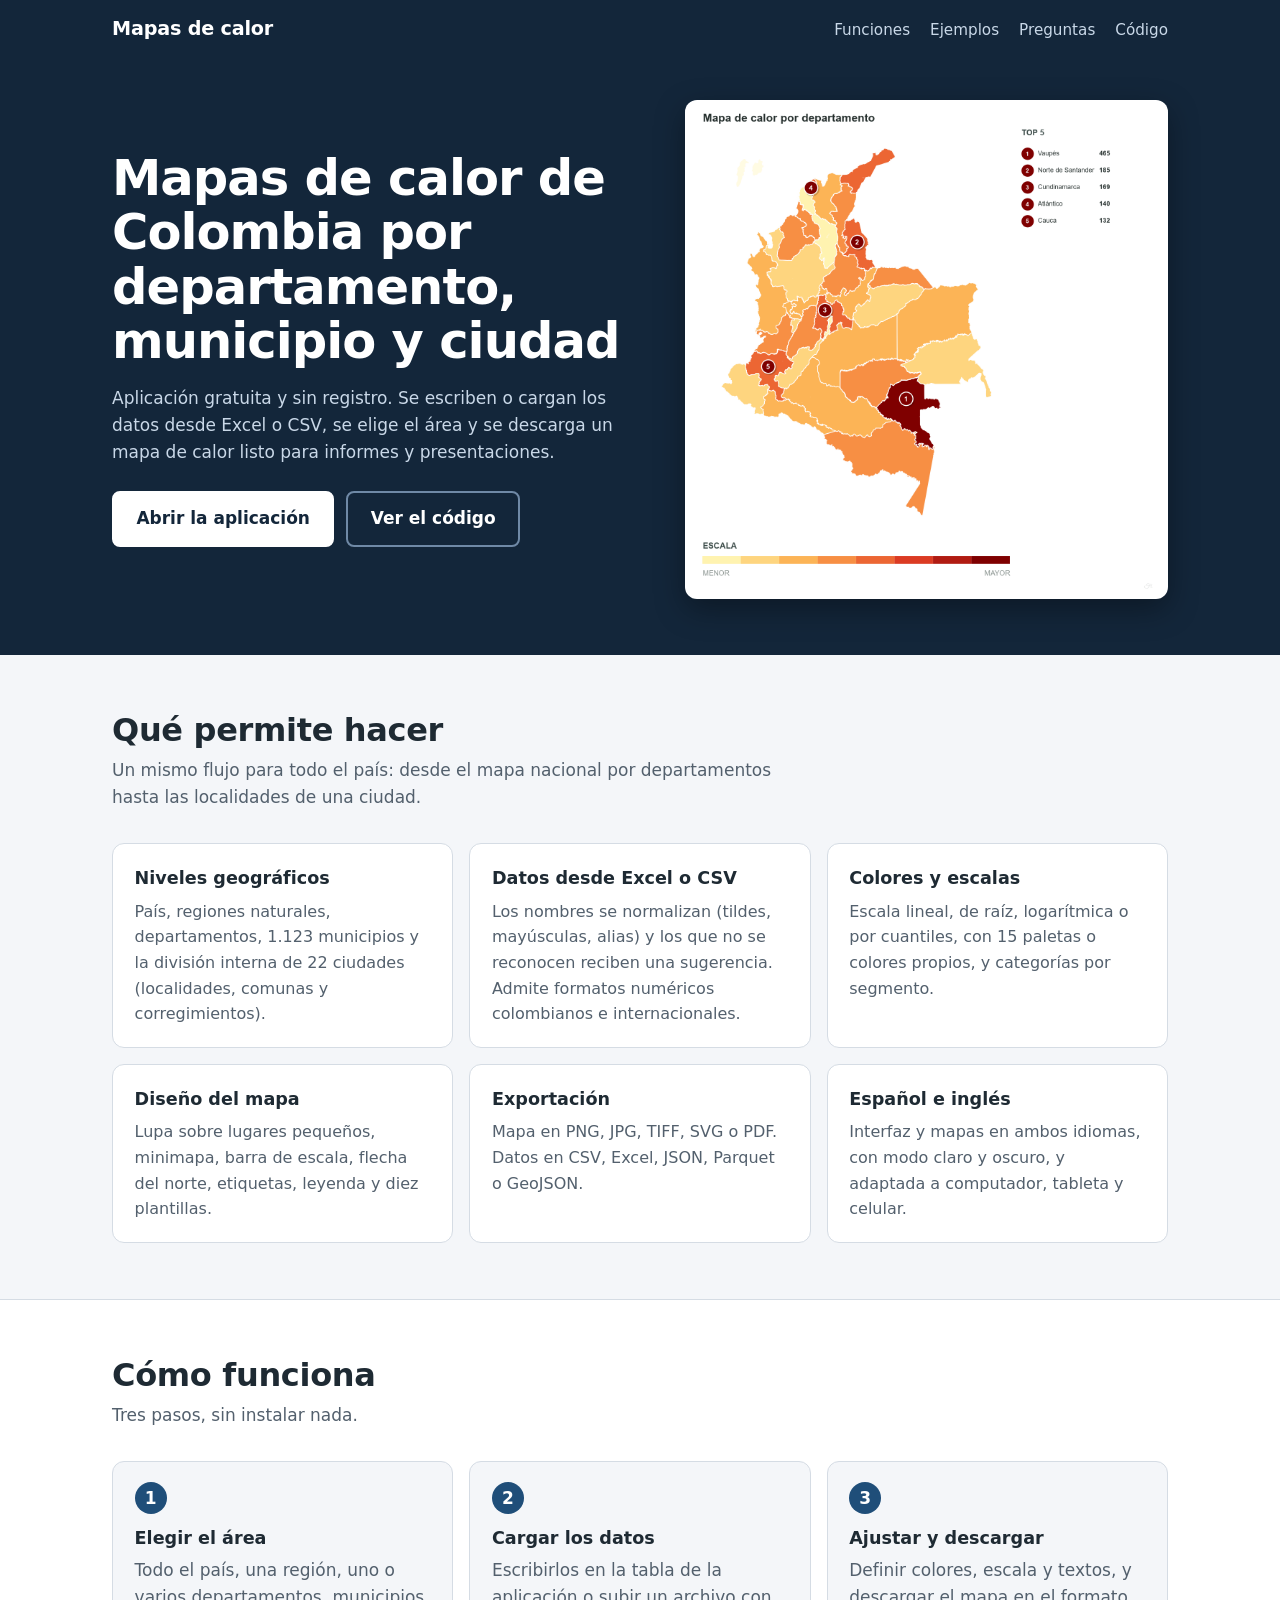
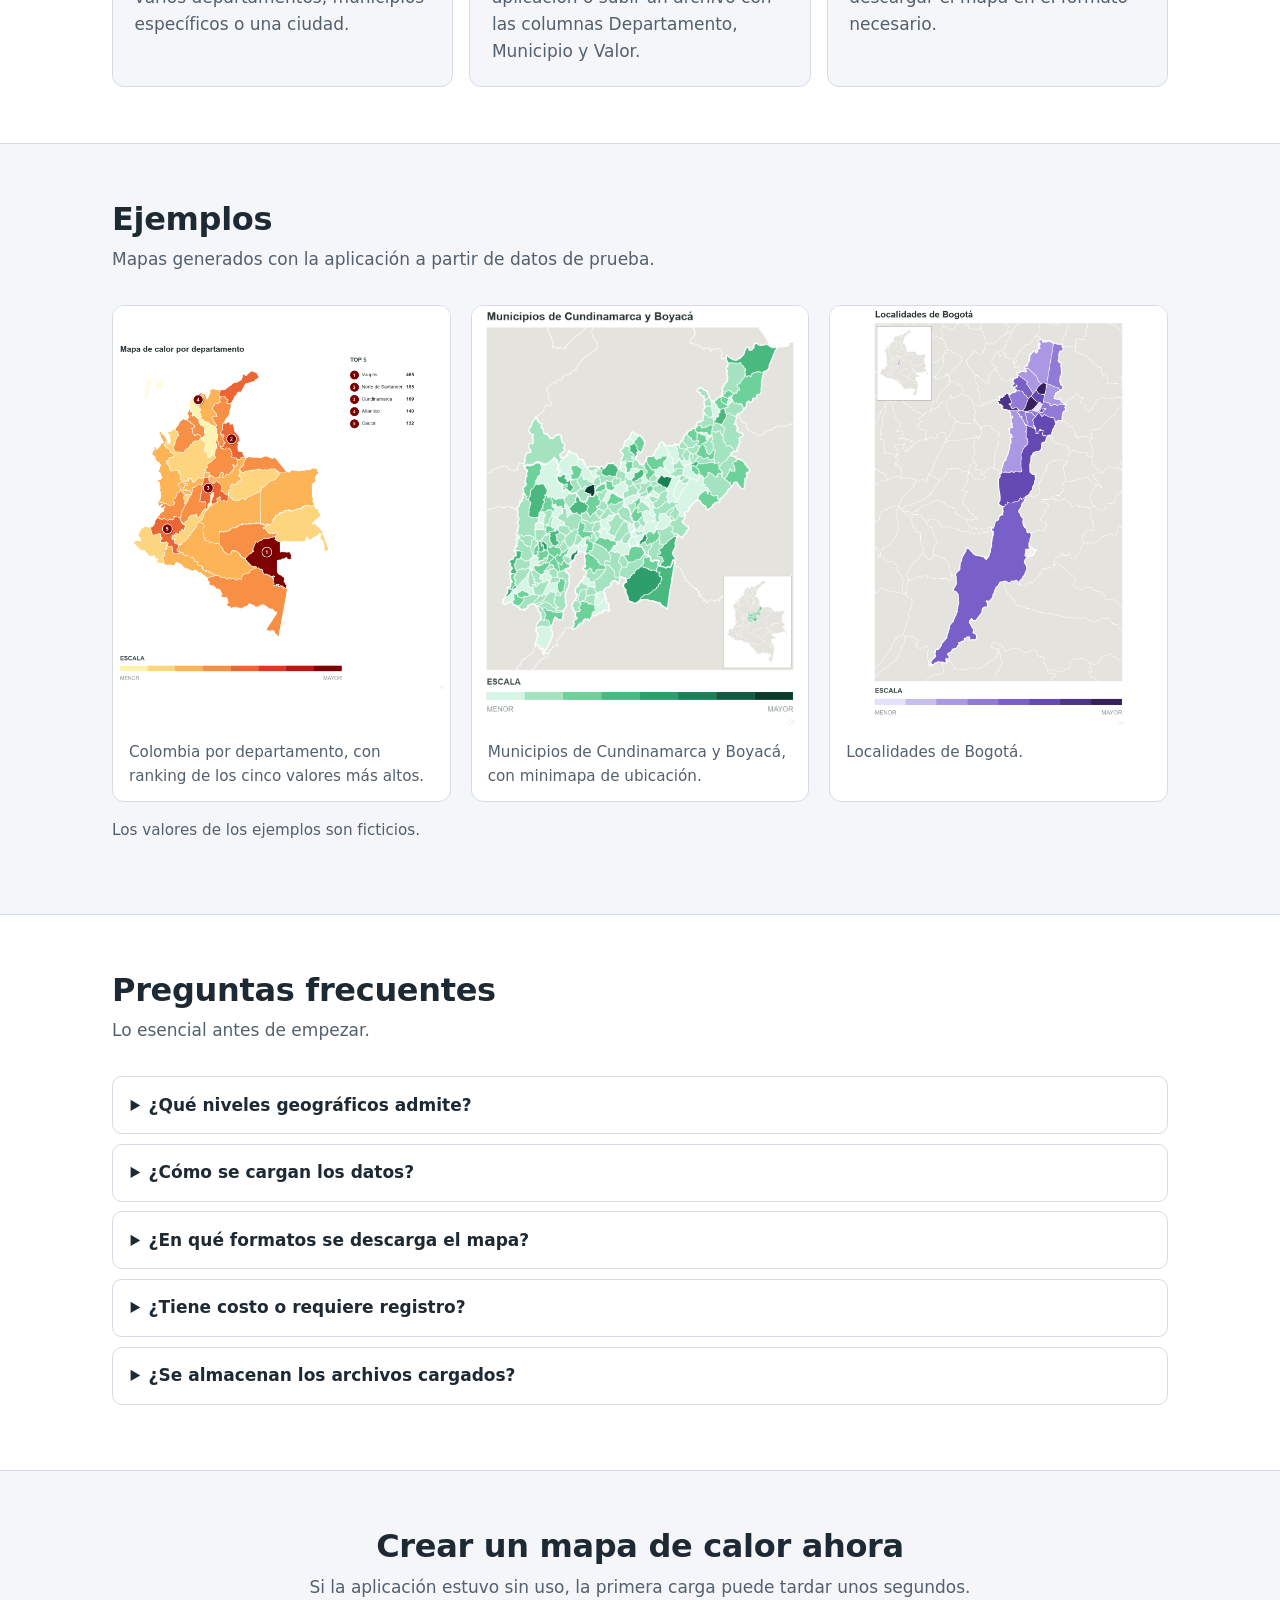
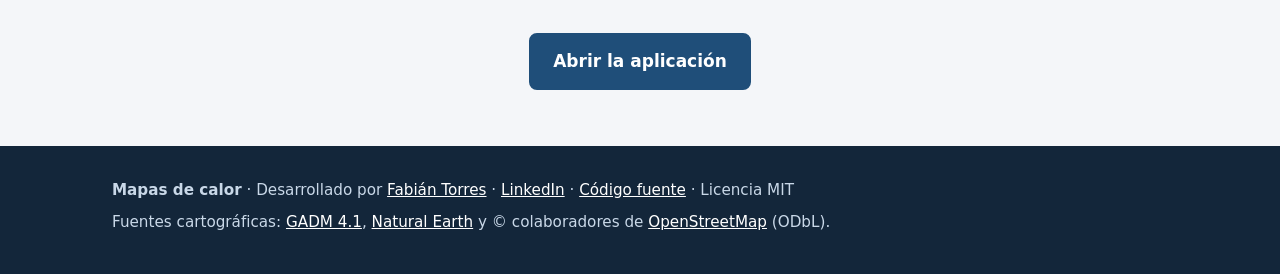
==== docs/index.html @ 23f2fbed "Página de presentación para buscadores (GitHub Pages) Añade docs/ con la página de inicio optimizada" ====
<!doctype html>
<html lang="es">
<head>
<meta charset="utf-8">
<meta name="viewport" content="width=device-width, initial-scale=1">
<title>Mapa de calor de Colombia por departamento y municipio</title>
<meta name="description" content="Aplicación gratuita para crear mapas de calor de Colombia por departamento, municipio, región y comuna. Carga datos de Excel o CSV y descarga el mapa.">
<meta name="author" content="Fabián Torres">
<meta name="theme-color" content="#13263A">
<link rel="canonical" href="https://fabian-torresg.github.io/mapas-de-calor/">
<link rel="icon" href="data:image/svg+xml,%3Csvg xmlns='http://www.w3.org/2000/svg' viewBox='0 0 32 32'%3E%3Crect width='32' height='32' rx='6' fill='%2313263A'/%3E%3Cpath d='M8 9l6-2 5 3 5-1v13l-5 2-5-3-6 2z' fill='%236FA3D8'/%3E%3Cpath d='M14 7v15M19 10v15' stroke='%2313263A' stroke-width='1.5' fill='none'/%3E%3C/svg%3E">

<meta property="og:type" content="website">
<meta property="og:locale" content="es_CO">
<meta property="og:site_name" content="Mapas de calor">
<meta property="og:title" content="Mapa de calor de Colombia por departamento y municipio">
<meta property="og:description" content="Crea mapas de calor de Colombia desde Excel o CSV: departamentos, municipios, regiones y comunas. Gratis y sin registro.">
<meta property="og:url" content="https://fabian-torresg.github.io/mapas-de-calor/">
<meta property="og:image" content="https://fabian-torresg.github.io/mapas-de-calor/img/departamentos.png">
<meta property="og:image:alt" content="Mapa de calor de Colombia por departamento con los cinco valores más altos numerados">
<meta name="twitter:card" content="summary_large_image">

<script type="application/ld+json">
{
  "@context": "https://schema.org",
  "@type": "SoftwareApplication",
  "name": "Mapas de calor",
  "alternateName": "Mapa de calor de Colombia",
  "description": "Aplicación web para crear mapas de calor (coropletas) de Colombia por departamento, municipio, región natural y localidad o comuna, a partir de datos en Excel o CSV.",
  "applicationCategory": "BusinessApplication",
  "operatingSystem": "Web",
  "inLanguage": ["es", "en"],
  "url": "https://mapas-de-calor.streamlit.app/",
  "isAccessibleForFree": true,
  "offers": { "@type": "Offer", "price": "0", "priceCurrency": "COP" },
  "license": "https://opensource.org/licenses/MIT",
  "codeRepository": "https://github.com/fabian-torresg/mapas-de-calor",
  "screenshot": "https://fabian-torresg.github.io/mapas-de-calor/img/departamentos.png",
  "author": { "@type": "Person", "name": "Fabián Torres", "url": "https://github.com/fabian-torresg" }
}
</script>
<script type="application/ld+json">
{
  "@context": "https://schema.org",
  "@type": "FAQPage",
  "mainEntity": [
    { "@type": "Question", "name": "¿Qué niveles geográficos admite?",
      "acceptedAnswer": { "@type": "Answer", "text": "País completo, regiones naturales, departamentos, municipios (1.123) y la división interna de 22 ciudades (localidades, comunas o corregimientos)." } },
    { "@type": "Question", "name": "¿Cómo se cargan los datos?",
      "acceptedAnswer": { "@type": "Answer", "text": "Se escriben en una tabla dentro de la aplicación o se cargan desde un archivo Excel (XLSX, XLS) o CSV. Las columnas se reconocen por su encabezado: Departamento, Municipio, Valor y, de forma opcional, Segmento." } },
    { "@type": "Question", "name": "¿En qué formatos se descarga el mapa?",
      "acceptedAnswer": { "@type": "Answer", "text": "En PNG, JPG, TIFF, SVG o PDF, con resolución configurable. Los datos se pueden descargar en CSV, Excel, JSON, Parquet o GeoJSON." } },
    { "@type": "Question", "name": "¿Tiene costo o requiere registro?",
      "acceptedAnswer": { "@type": "Answer", "text": "No. La aplicación es gratuita, no requiere cuenta y su código es abierto bajo licencia MIT." } },
    { "@type": "Question", "name": "¿Se almacenan los archivos cargados?",
      "acceptedAnswer": { "@type": "Answer", "text": "No. Los archivos se procesan en memoria durante la sesión y no se guardan. Aun así, se recomienda no subir datos sensibles." } }
  ]
}
</script>

<style>
:root{
  --fondo:#F4F6F9; --tarjeta:#FFFFFF; --texto:#1E2A33; --suave:#53606D; --borde:#D5DCE4;
  --marino:#13263A; --azul:#1F4E79; --azul-claro:#6FA3D8; --boton-texto:#FFFFFF;
  --ancho:68rem;
}
@media (prefers-color-scheme: dark){
  :root{
    --fondo:#0F1620; --tarjeta:#1A2430; --texto:#E6EBF0; --suave:#A9B6C3; --borde:#2C3A48;
    --marino:#0B1622; --azul:#7FA7D1; --azul-claro:#7FA7D1; --boton-texto:#0B1622;
  }
}
*{box-sizing:border-box}
html{scroll-behavior:smooth}
body{margin:0;background:var(--fondo);color:var(--texto);line-height:1.6;
  font-family:system-ui,-apple-system,"Segoe UI",Roboto,"Helvetica Neue",Arial,sans-serif;font-size:1.0625rem}
img{max-width:100%;height:auto;display:block}
a{color:var(--azul)}
a:focus-visible,.boton:focus-visible{outline:3px solid var(--azul-claro);outline-offset:3px}
.contenedor{width:100%;max-width:var(--ancho);margin:0 auto;padding:0 1rem}

/* cabecera */
.cabecera{background:var(--marino);color:#E7EEF5}
.cabecera .contenedor{display:flex;flex-wrap:wrap;align-items:center;justify-content:space-between;gap:0.4rem 1rem;padding-top:0.9rem;padding-bottom:0.9rem}
.marca{font-weight:700;font-size:1.2rem;letter-spacing:-0.01em;color:#fff;text-decoration:none;white-space:nowrap}
.cabecera nav{display:flex;flex-wrap:wrap;gap:0.3rem 1.25rem}
.cabecera nav a{color:#C9D8E8;text-decoration:none;font-size:0.95rem}
.cabecera nav a:hover{color:#fff;text-decoration:underline}

/* portada */
.portada{background:var(--marino);color:#E7EEF5;padding:2.5rem 0 3.5rem}
.portada .contenedor{display:grid;gap:2.5rem;align-items:center}
.portada h1{font-size:clamp(2rem,5vw,3.1rem);line-height:1.1;letter-spacing:-0.02em;margin:0 0 1rem;color:#fff}
.portada p{margin:0 0 1.5rem;color:#C9D8E8;max-width:36rem}
.acciones{display:flex;flex-wrap:wrap;gap:0.75rem}
.boton{display:inline-block;padding:0.8rem 1.4rem;border-radius:0.5rem;font-weight:600;text-decoration:none;
  background:#fff;color:var(--marino);border:2px solid #fff}
.boton:hover{background:#E7EEF5}
.boton.secundario{background:transparent;color:#fff;border-color:#6F89A6}
.boton.secundario:hover{background:rgba(255,255,255,0.08)}
.portada figure{margin:0;background:#fff;border-radius:0.75rem;padding:0.5rem;box-shadow:0 10px 30px rgba(0,0,0,0.35)}
.portada img{border-radius:0.4rem;width:100%}
@media (min-width:56rem){
  .portada .contenedor{grid-template-columns:1.05fr 0.95fr}
}

/* secciones */
section{padding:3.5rem 0}
section h2{font-size:clamp(1.5rem,3.5vw,2rem);line-height:1.2;letter-spacing:-0.01em;margin:0 0 0.5rem}
.intro{color:var(--suave);margin:0 0 2rem;max-width:44rem}
.rejilla{display:grid;gap:1rem;grid-template-columns:repeat(auto-fit,minmax(16rem,1fr))}
.tarjeta{background:var(--tarjeta);border:1px solid var(--borde);border-radius:0.75rem;padding:1.25rem 1.35rem}
.tarjeta h3{margin:0 0 0.4rem;font-size:1.1rem}
.tarjeta p{margin:0;color:var(--suave);font-size:1rem}

.pasos{counter-reset:paso;display:grid;gap:1rem;grid-template-columns:repeat(auto-fit,minmax(15rem,1fr));padding:0;margin:0;list-style:none}
.pasos li{counter-increment:paso;background:var(--tarjeta);border:1px solid var(--borde);border-radius:0.75rem;padding:1.25rem 1.35rem}
.pasos li::before{content:counter(paso);display:inline-flex;width:2rem;height:2rem;align-items:center;justify-content:center;
  border-radius:50%;background:var(--azul);color:var(--boton-texto);font-weight:700;margin-bottom:0.6rem}
.pasos h3{margin:0 0 0.3rem;font-size:1.1rem}
.pasos p{margin:0;color:var(--suave)}

.galeria{display:grid;gap:1.25rem;grid-template-columns:repeat(auto-fit,minmax(15rem,1fr))}
.galeria figure{margin:0;background:var(--tarjeta);border:1px solid var(--borde);border-radius:0.75rem;overflow:hidden}
.galeria img{width:100%;aspect-ratio:4/5;object-fit:contain;background:#fff}
.galeria figcaption{padding:0.8rem 1rem;color:var(--suave);font-size:0.95rem}
.nota{color:var(--suave);font-size:0.95rem;margin-top:1rem}

.alterna{background:var(--tarjeta);border-top:1px solid var(--borde);border-bottom:1px solid var(--borde)}
.alterna .tarjeta,.alterna .pasos li{background:var(--fondo)}

details{background:var(--tarjeta);border:1px solid var(--borde);border-radius:0.6rem;margin-bottom:0.6rem}
summary{cursor:pointer;padding:0.9rem 1.1rem;font-weight:600;list-style-position:inside}
details p{margin:0;padding:0 1.1rem 1rem;color:var(--suave)}

.cierre{text-align:center}
.cierre .boton{background:var(--azul);color:var(--boton-texto);border-color:var(--azul)}
.cierre .boton:hover{filter:brightness(1.08)}

footer{background:var(--marino);color:#C9D8E8;padding:2rem 0;font-size:0.95rem}
footer a{color:#fff}
footer p{margin:0 0 0.5rem}
@media (prefers-reduced-motion:reduce){html{scroll-behavior:auto}}
</style>
</head>
<body>

<header class="cabecera">
  <div class="contenedor">
    <a class="marca" href="#inicio">Mapas de calor</a>
    <nav aria-label="Principal">
      <a href="#funciones">Funciones</a>
      <a href="#ejemplos">Ejemplos</a>
      <a href="#preguntas">Preguntas</a>
      <a href="https://github.com/fabian-torresg/mapas-de-calor">Código</a>
    </nav>
  </div>
</header>

<main id="inicio">
  <div class="portada">
    <div class="contenedor">
      <div>
        <h1>Mapas de calor de Colombia por departamento, municipio y ciudad</h1>
        <p>Aplicación gratuita y sin registro. Se escriben o cargan los datos desde Excel o CSV, se elige el área y se
          descarga un mapa de calor listo para informes y presentaciones.</p>
        <div class="acciones">
          <a class="boton" href="https://mapas-de-calor.streamlit.app/">Abrir la aplicación</a>
          <a class="boton secundario" href="https://github.com/fabian-torresg/mapas-de-calor">Ver el código</a>
        </div>
      </div>
      <figure>
        <img src="img/departamentos.png" width="1300" height="1346"
             alt="Mapa de calor de Colombia por departamento, con los cinco valores más altos numerados y una escala de color">
      </figure>
    </div>
  </div>

  <section id="funciones">
    <div class="contenedor">
      <h2>Qué permite hacer</h2>
      <p class="intro">Un mismo flujo para todo el país: desde el mapa nacional por departamentos hasta las localidades de una ciudad.</p>
      <div class="rejilla">
        <div class="tarjeta"><h3>Niveles geográficos</h3>
          <p>País, regiones naturales, departamentos, 1.123 municipios y la división interna de 22 ciudades (localidades, comunas y corregimientos).</p></div>
        <div class="tarjeta"><h3>Datos desde Excel o CSV</h3>
          <p>Los nombres se normalizan (tildes, mayúsculas, alias) y los que no se reconocen reciben una sugerencia. Admite formatos numéricos colombianos e internacionales.</p></div>
        <div class="tarjeta"><h3>Colores y escalas</h3>
          <p>Escala lineal, de raíz, logarítmica o por cuantiles, con 15 paletas o colores propios, y categorías por segmento.</p></div>
        <div class="tarjeta"><h3>Diseño del mapa</h3>
          <p>Lupa sobre lugares pequeños, minimapa, barra de escala, flecha del norte, etiquetas, leyenda y diez plantillas.</p></div>
        <div class="tarjeta"><h3>Exportación</h3>
          <p>Mapa en PNG, JPG, TIFF, SVG o PDF. Datos en CSV, Excel, JSON, Parquet o GeoJSON.</p></div>
        <div class="tarjeta"><h3>Español e inglés</h3>
          <p>Interfaz y mapas en ambos idiomas, con modo claro y oscuro, y adaptada a computador, tableta y celular.</p></div>
      </div>
    </div>
  </section>

  <section class="alterna">
    <div class="contenedor">
      <h2>Cómo funciona</h2>
      <p class="intro">Tres pasos, sin instalar nada.</p>
      <ol class="pasos">
        <li><h3>Elegir el área</h3><p>Todo el país, una región, uno o varios departamentos, municipios específicos o una ciudad.</p></li>
        <li><h3>Cargar los datos</h3><p>Escribirlos en la tabla de la aplicación o subir un archivo con las columnas Departamento, Municipio y Valor.</p></li>
        <li><h3>Ajustar y descargar</h3><p>Definir colores, escala y textos, y descargar el mapa en el formato necesario.</p></li>
      </ol>
    </div>
  </section>

  <section id="ejemplos">
    <div class="contenedor">
      <h2>Ejemplos</h2>
      <p class="intro">Mapas generados con la aplicación a partir de datos de prueba.</p>
      <div class="galeria">
        <figure>
          <img src="img/departamentos.png" width="1300" height="1346" loading="lazy"
               alt="Mapa de calor de Colombia por departamento con paleta de amarillo a rojo oscuro">
          <figcaption>Colombia por departamento, con ranking de los cinco valores más altos.</figcaption>
        </figure>
        <figure>
          <img src="img/municipios.png" width="910" height="1175" loading="lazy"
               alt="Mapa de calor de los municipios de Cundinamarca y Boyacá con paleta verde y minimapa de ubicación">
          <figcaption>Municipios de Cundinamarca y Boyacá, con minimapa de ubicación.</figcaption>
        </figure>
        <figure>
          <img src="img/ciudad.png" width="910" height="1459" loading="lazy"
               alt="Mapa de calor de las localidades de Bogotá con paleta violeta">
          <figcaption>Localidades de Bogotá.</figcaption>
        </figure>
      </div>
      <p class="nota">Los valores de los ejemplos son ficticios.</p>
    </div>
  </section>

  <section id="preguntas" class="alterna">
    <div class="contenedor">
      <h2>Preguntas frecuentes</h2>
      <p class="intro">Lo esencial antes de empezar.</p>
      <details><summary>¿Qué niveles geográficos admite?</summary>
        <p>País completo, regiones naturales, departamentos, municipios (1.123) y la división interna de 22 ciudades (localidades, comunas o corregimientos).</p></details>
      <details><summary>¿Cómo se cargan los datos?</summary>
        <p>Se escriben en una tabla dentro de la aplicación o se cargan desde un archivo Excel (XLSX, XLS) o CSV. Las columnas se reconocen por su encabezado: Departamento, Municipio, Valor y, de forma opcional, Segmento.</p></details>
      <details><summary>¿En qué formatos se descarga el mapa?</summary>
        <p>En PNG, JPG, TIFF, SVG o PDF, con resolución configurable. Los datos se pueden descargar en CSV, Excel, JSON, Parquet o GeoJSON.</p></details>
      <details><summary>¿Tiene costo o requiere registro?</summary>
        <p>No. La aplicación es gratuita, no requiere cuenta y su código es abierto bajo licencia MIT.</p></details>
      <details><summary>¿Se almacenan los archivos cargados?</summary>
        <p>No. Los archivos se procesan en memoria durante la sesión y no se guardan. Aun así, se recomienda no subir datos sensibles.</p></details>
    </div>
  </section>

  <section class="cierre">
    <div class="contenedor">
      <h2>Crear un mapa de calor ahora</h2>
      <p class="intro" style="margin-left:auto;margin-right:auto">Si la aplicación estuvo sin uso, la primera carga puede tardar unos segundos.</p>
      <a class="boton" href="https://mapas-de-calor.streamlit.app/">Abrir la aplicación</a>
    </div>
  </section>
</main>

<footer>
  <div class="contenedor">
    <p><strong>Mapas de calor</strong> · Desarrollado por <a href="https://github.com/fabian-torresg">Fabián Torres</a> ·
      <a href="https://www.linkedin.com/in/fabian-torresg">LinkedIn</a> ·
      <a href="https://github.com/fabian-torresg/mapas-de-calor">Código fuente</a> · Licencia MIT</p>
    <p>Fuentes cartográficas: <a href="https://gadm.org">GADM 4.1</a>, <a href="https://www.naturalearthdata.com">Natural Earth</a>
      y © colaboradores de <a href="https://www.openstreetmap.org/copyright">OpenStreetMap</a> (ODbL).</p>
  </div>
</footer>

</body>
</html>
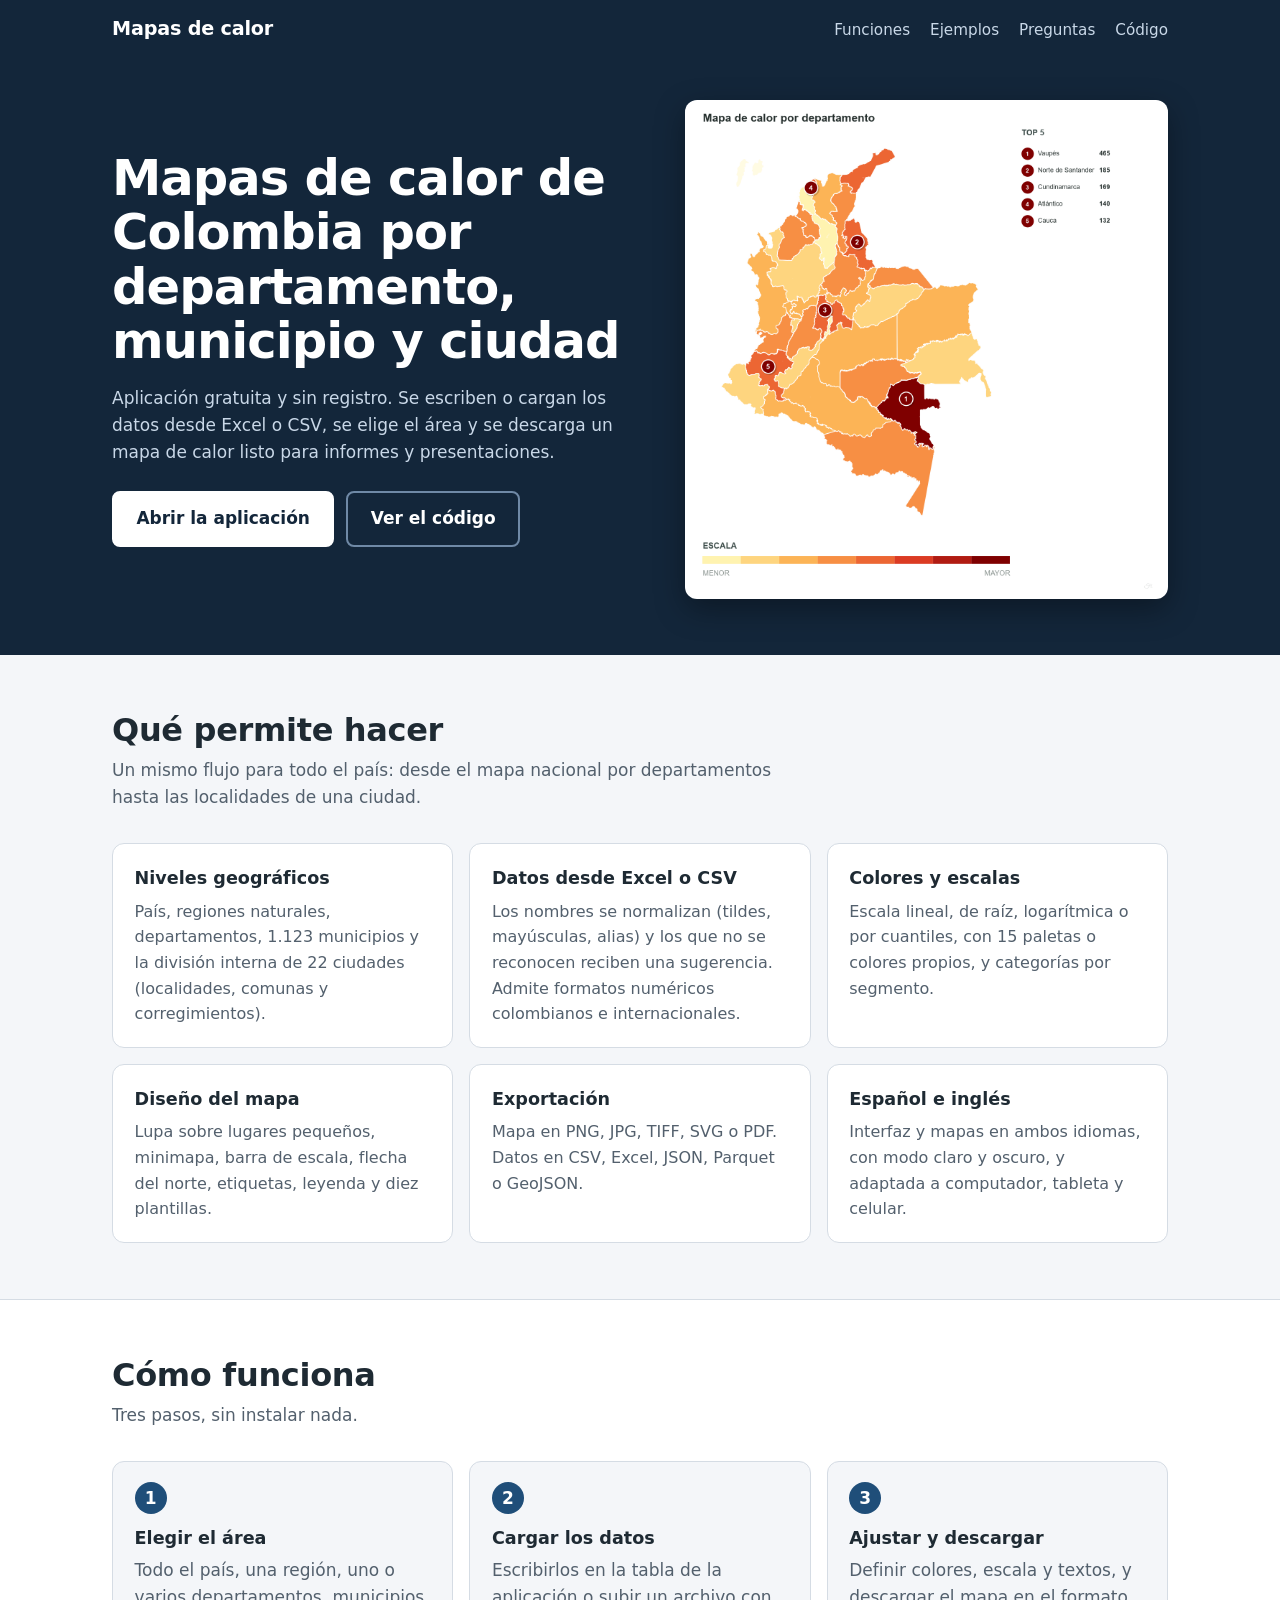
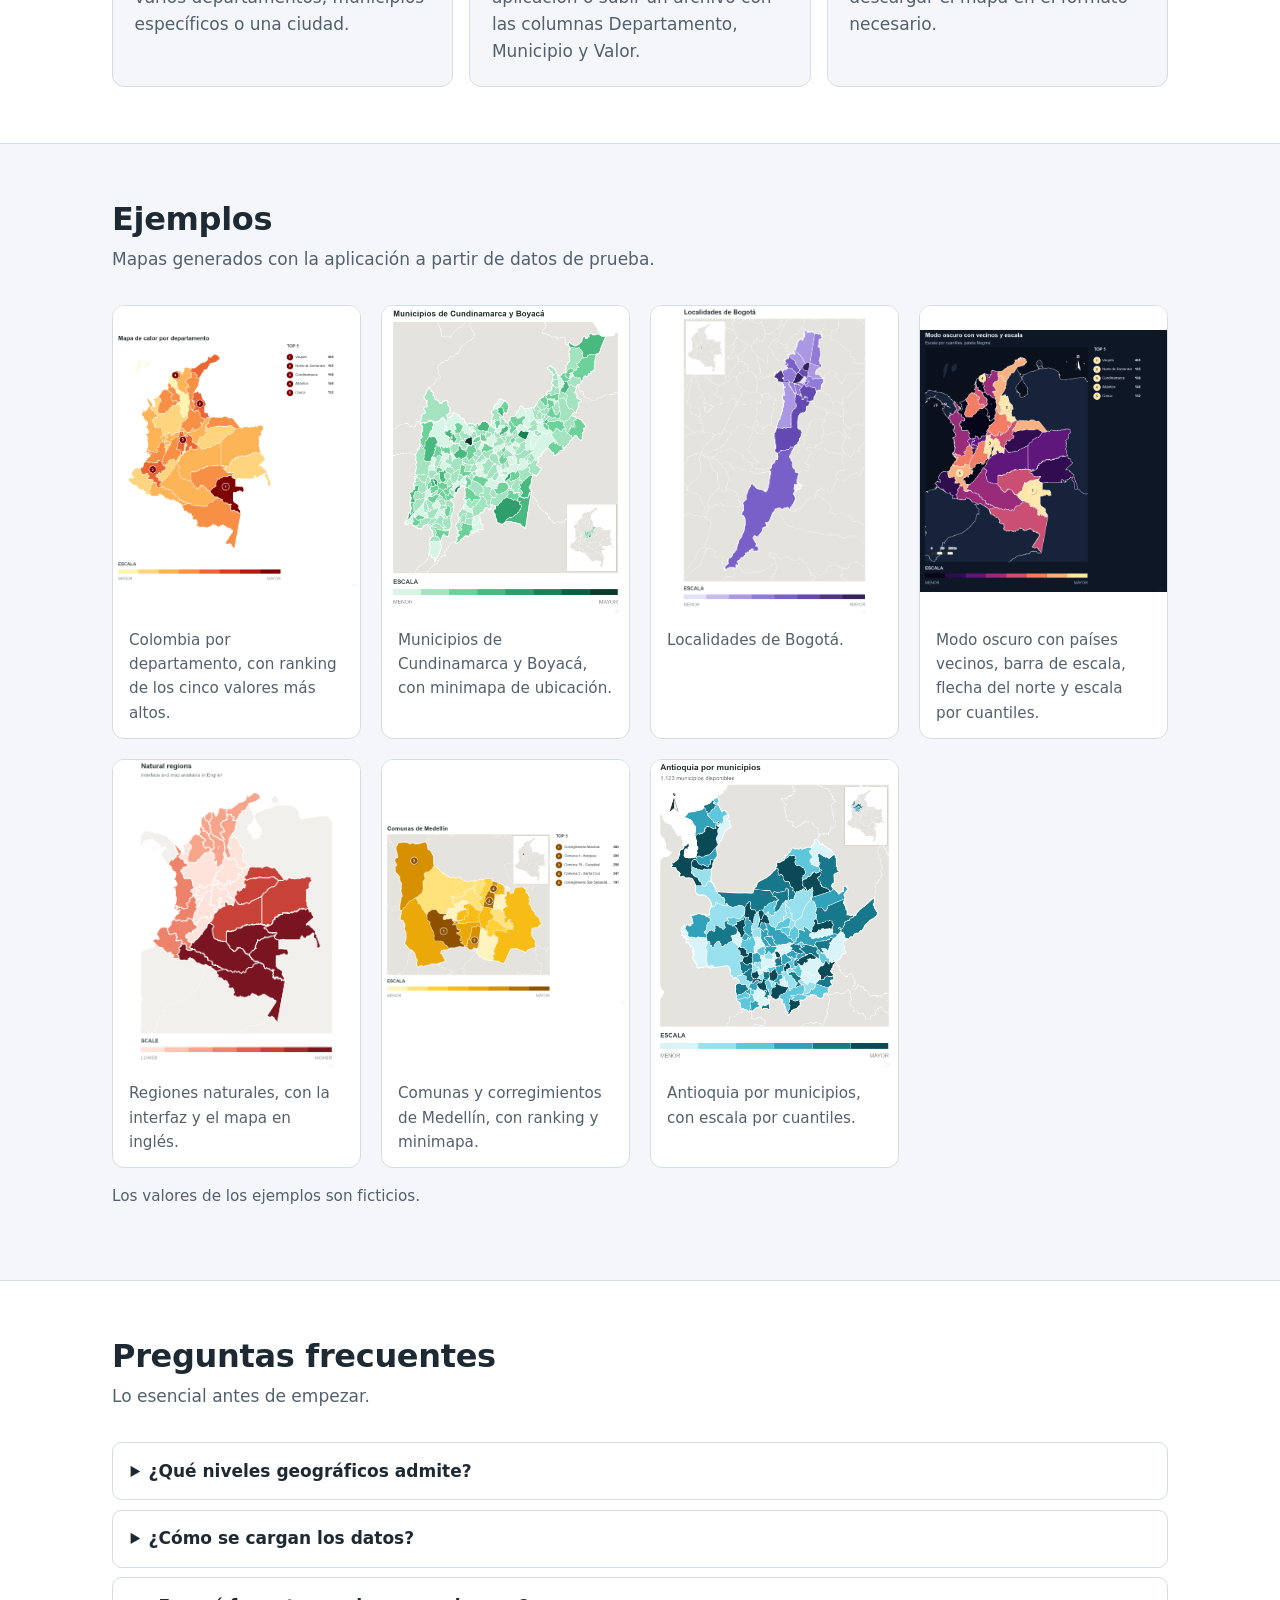
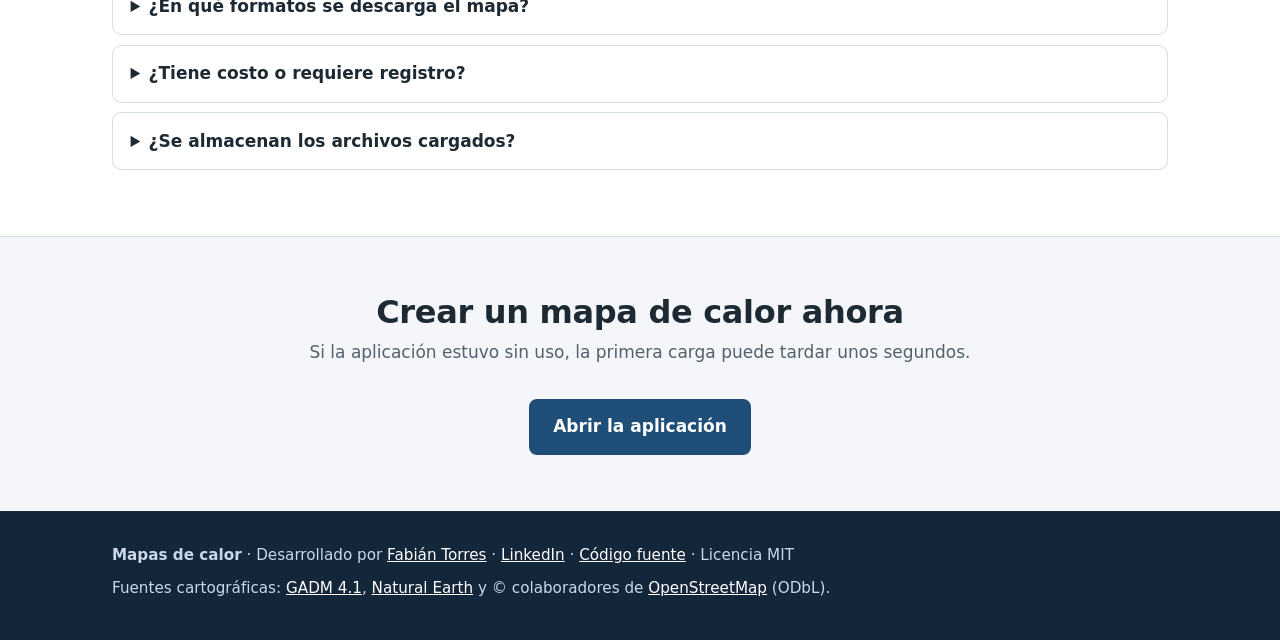
==== commit fd24603a: "Galería de ejemplos en el README y la página de presentación Agrega cuatro mapas de configuraciones " ====
--- a/docs/index.html
+++ b/docs/index.html
@@ -229,6 +229,26 @@
                alt="Mapa de calor de las localidades de Bogotá con paleta violeta">
           <figcaption>Localidades de Bogotá.</figcaption>
         </figure>
+        <figure>
+          <img src="img/oscuro.png" width="1300" height="1379" loading="lazy"
+               alt="Mapa de calor de Colombia en modo oscuro con paleta Magma, países vecinos, flecha del norte y barra de escala">
+          <figcaption>Modo oscuro con países vecinos, barra de escala, flecha del norte y escala por cuantiles.</figcaption>
+        </figure>
+        <figure>
+          <img src="img/regiones.png" width="910" height="1379" loading="lazy"
+               alt="Mapa de Colombia por regiones naturales con paleta coral e interfaz en inglés">
+          <figcaption>Regiones naturales, con la interfaz y el mapa en inglés.</figcaption>
+        </figure>
+        <figure>
+          <img src="img/medellin.png" width="1300" height="960" loading="lazy"
+               alt="Mapa de calor de las comunas de Medellín con paleta ámbar, ranking y minimapa">
+          <figcaption>Comunas y corregimientos de Medellín, con ranking y minimapa.</figcaption>
+        </figure>
+        <figure>
+          <img src="img/antioquia.png" width="910" height="1158" loading="lazy"
+               alt="Mapa de calor de los municipios de Antioquia con paleta turquesa por cuantiles">
+          <figcaption>Antioquia por municipios, con escala por cuantiles.</figcaption>
+        </figure>
       </div>
       <p class="nota">Los valores de los ejemplos son ficticios.</p>
     </div>
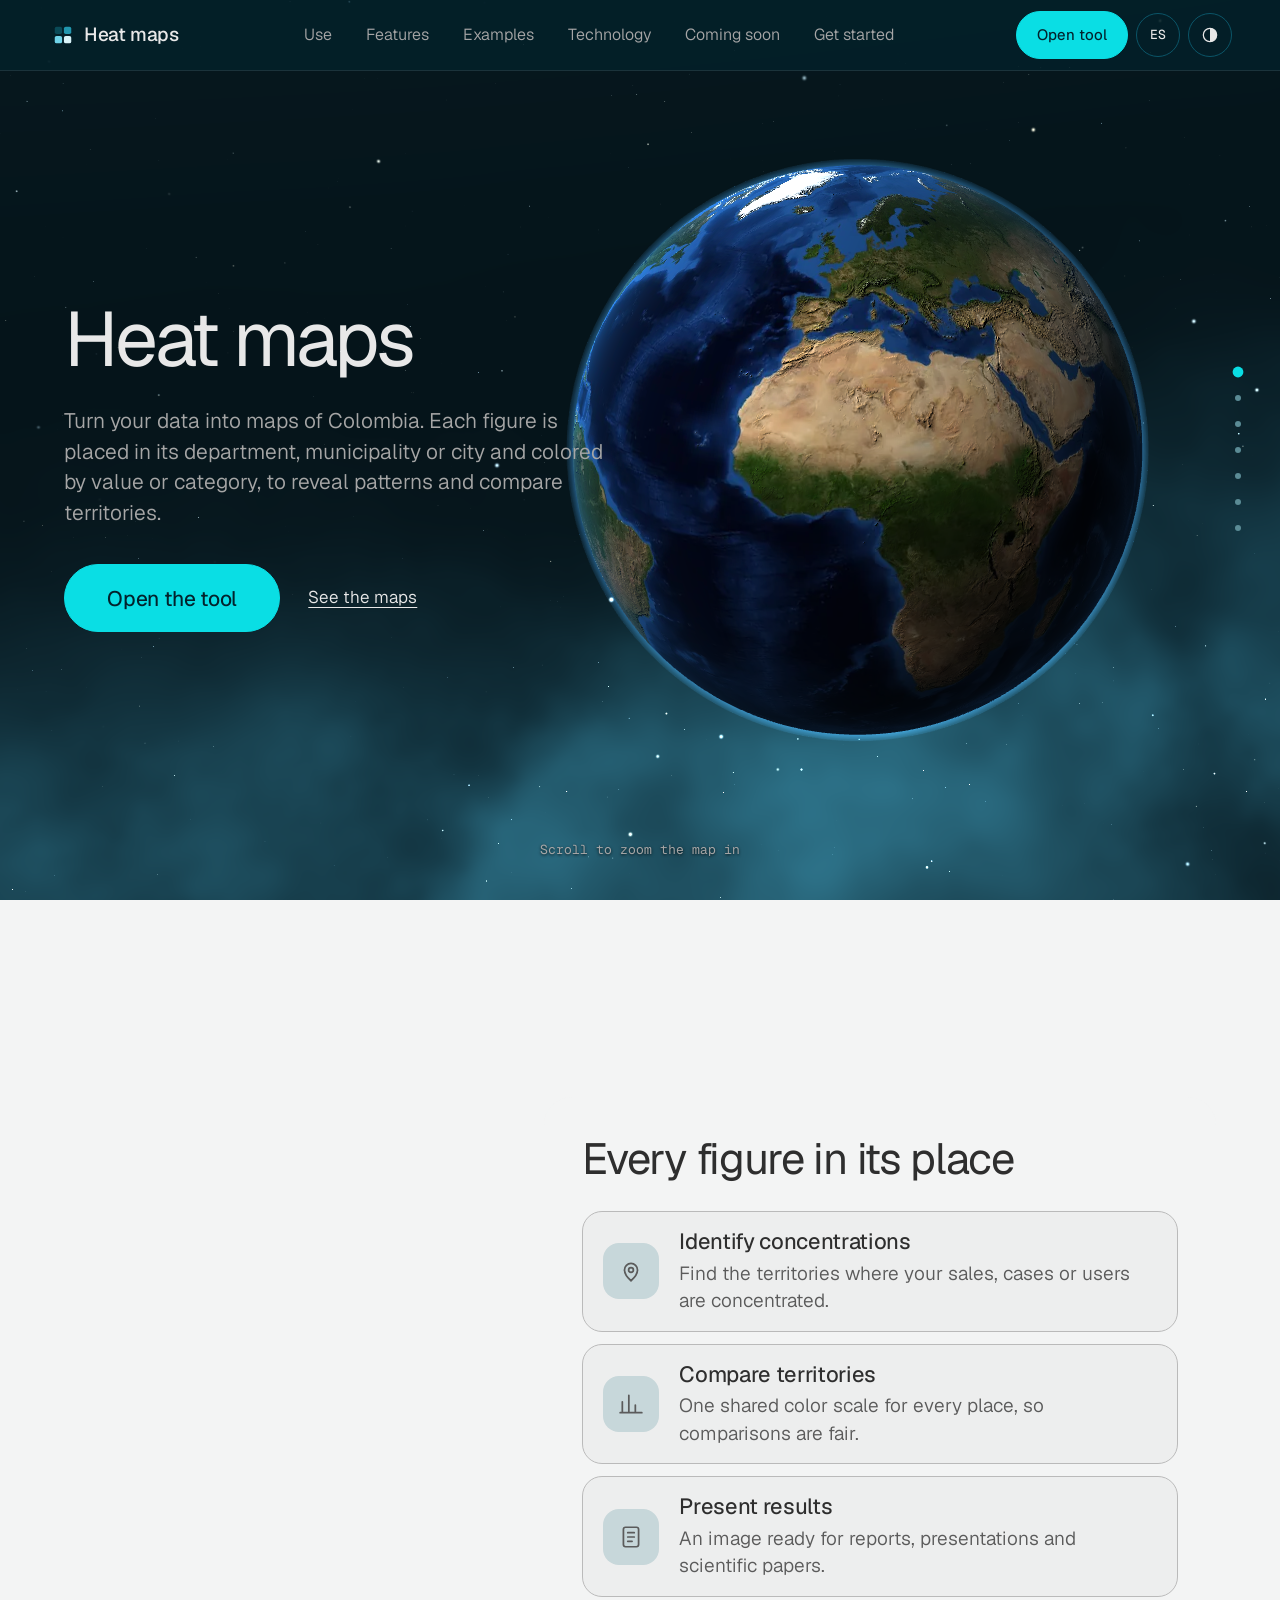
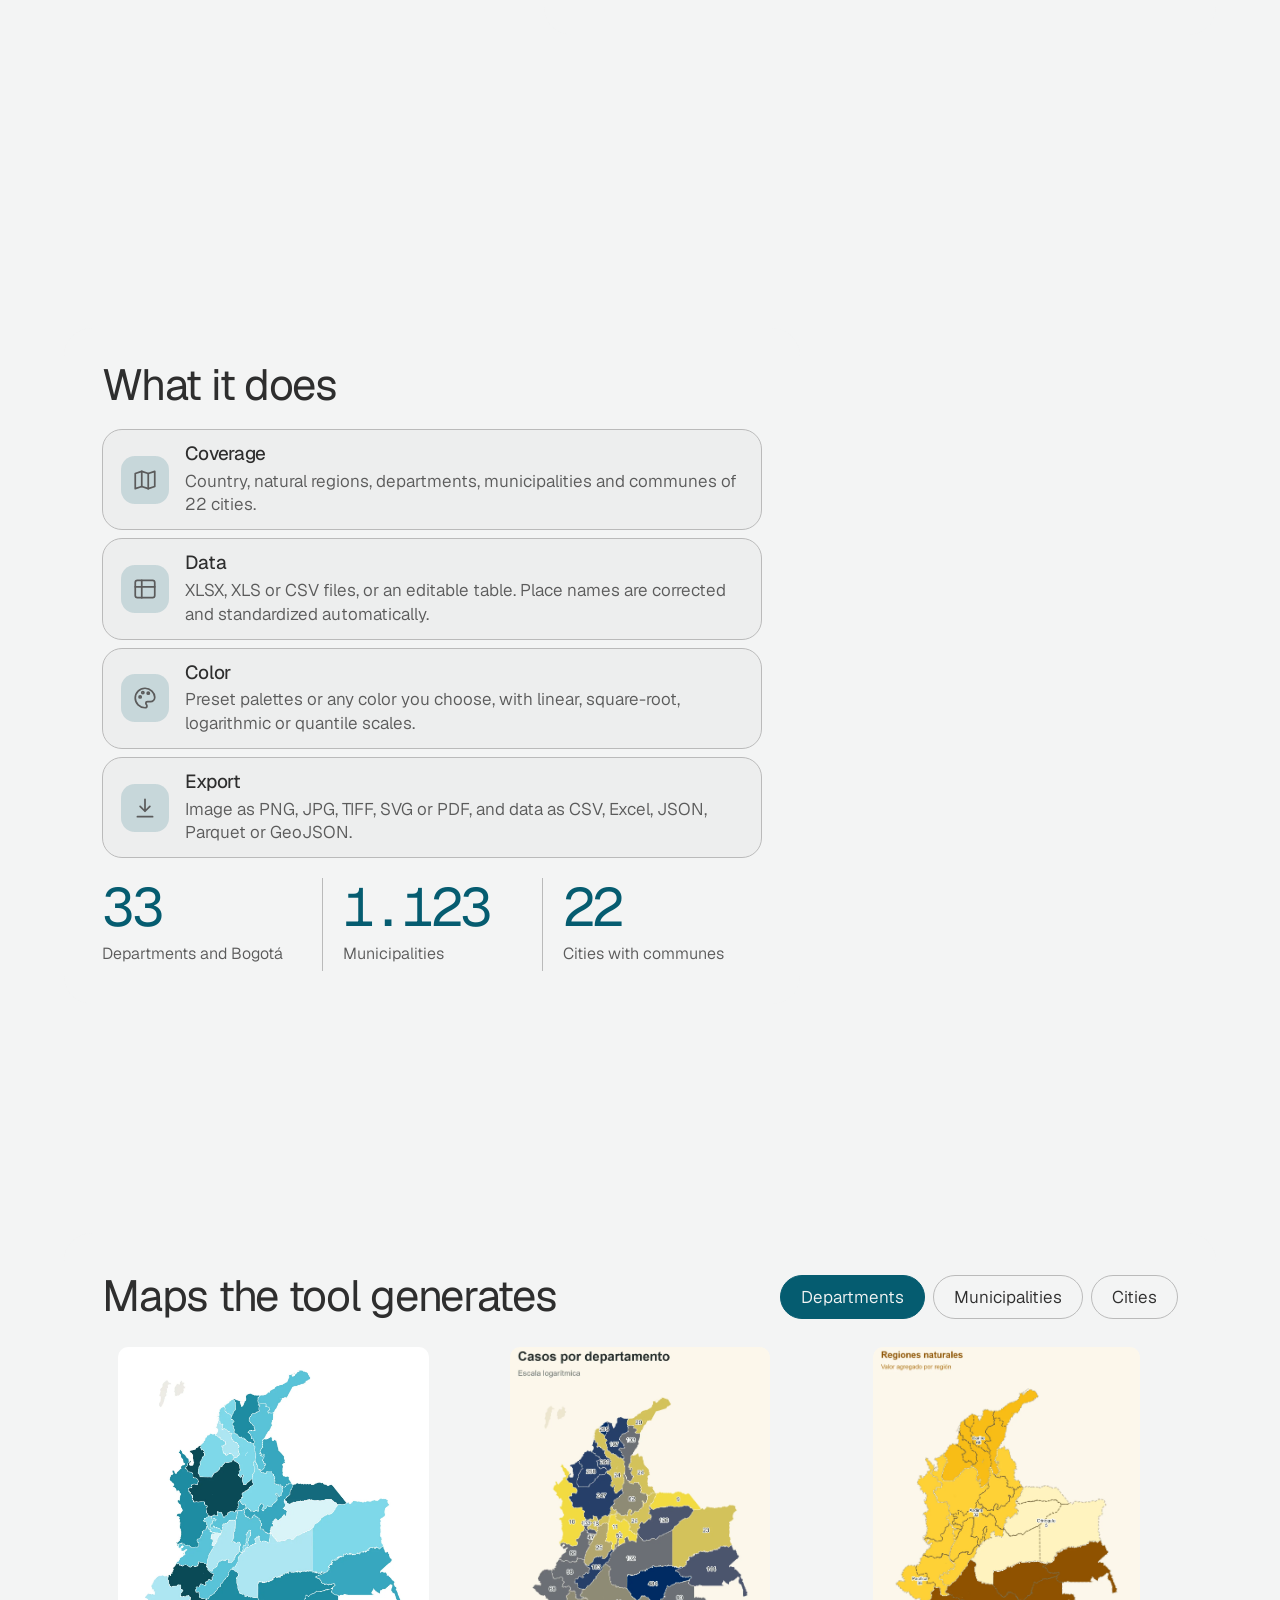
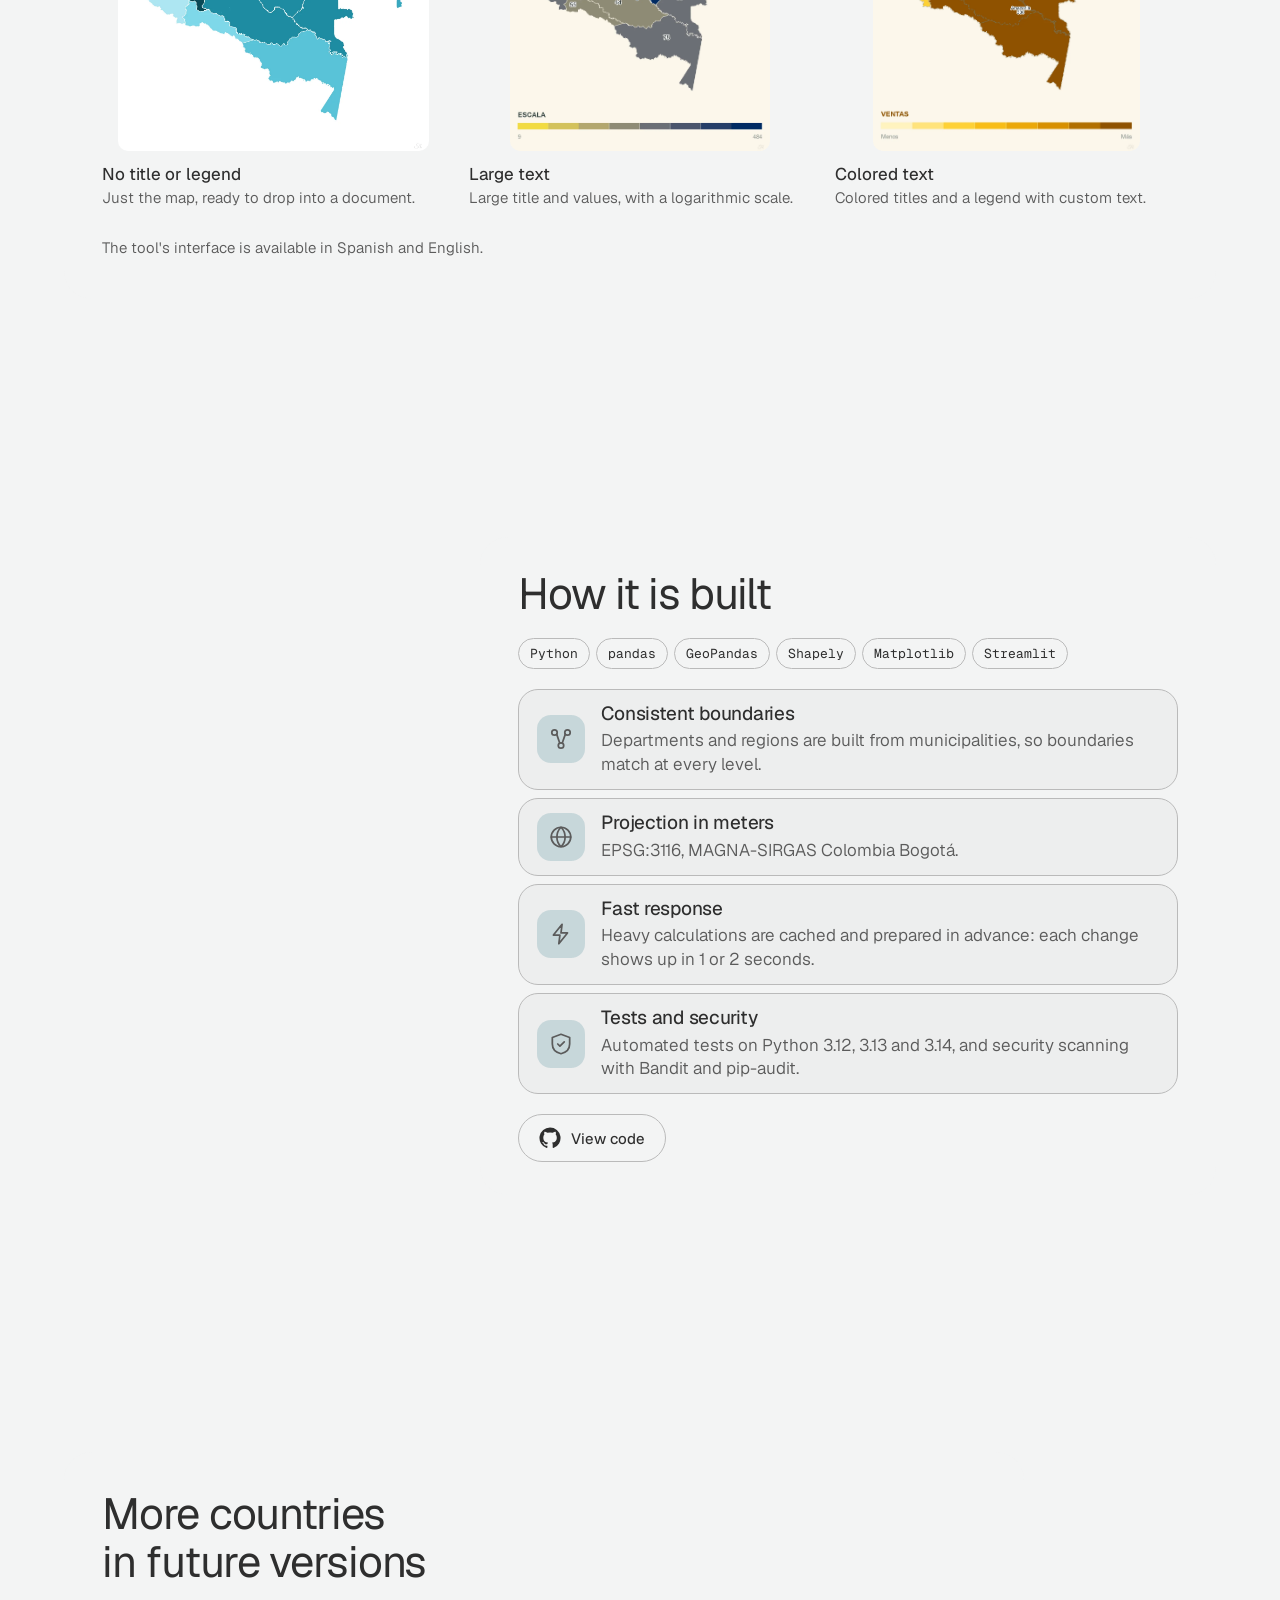
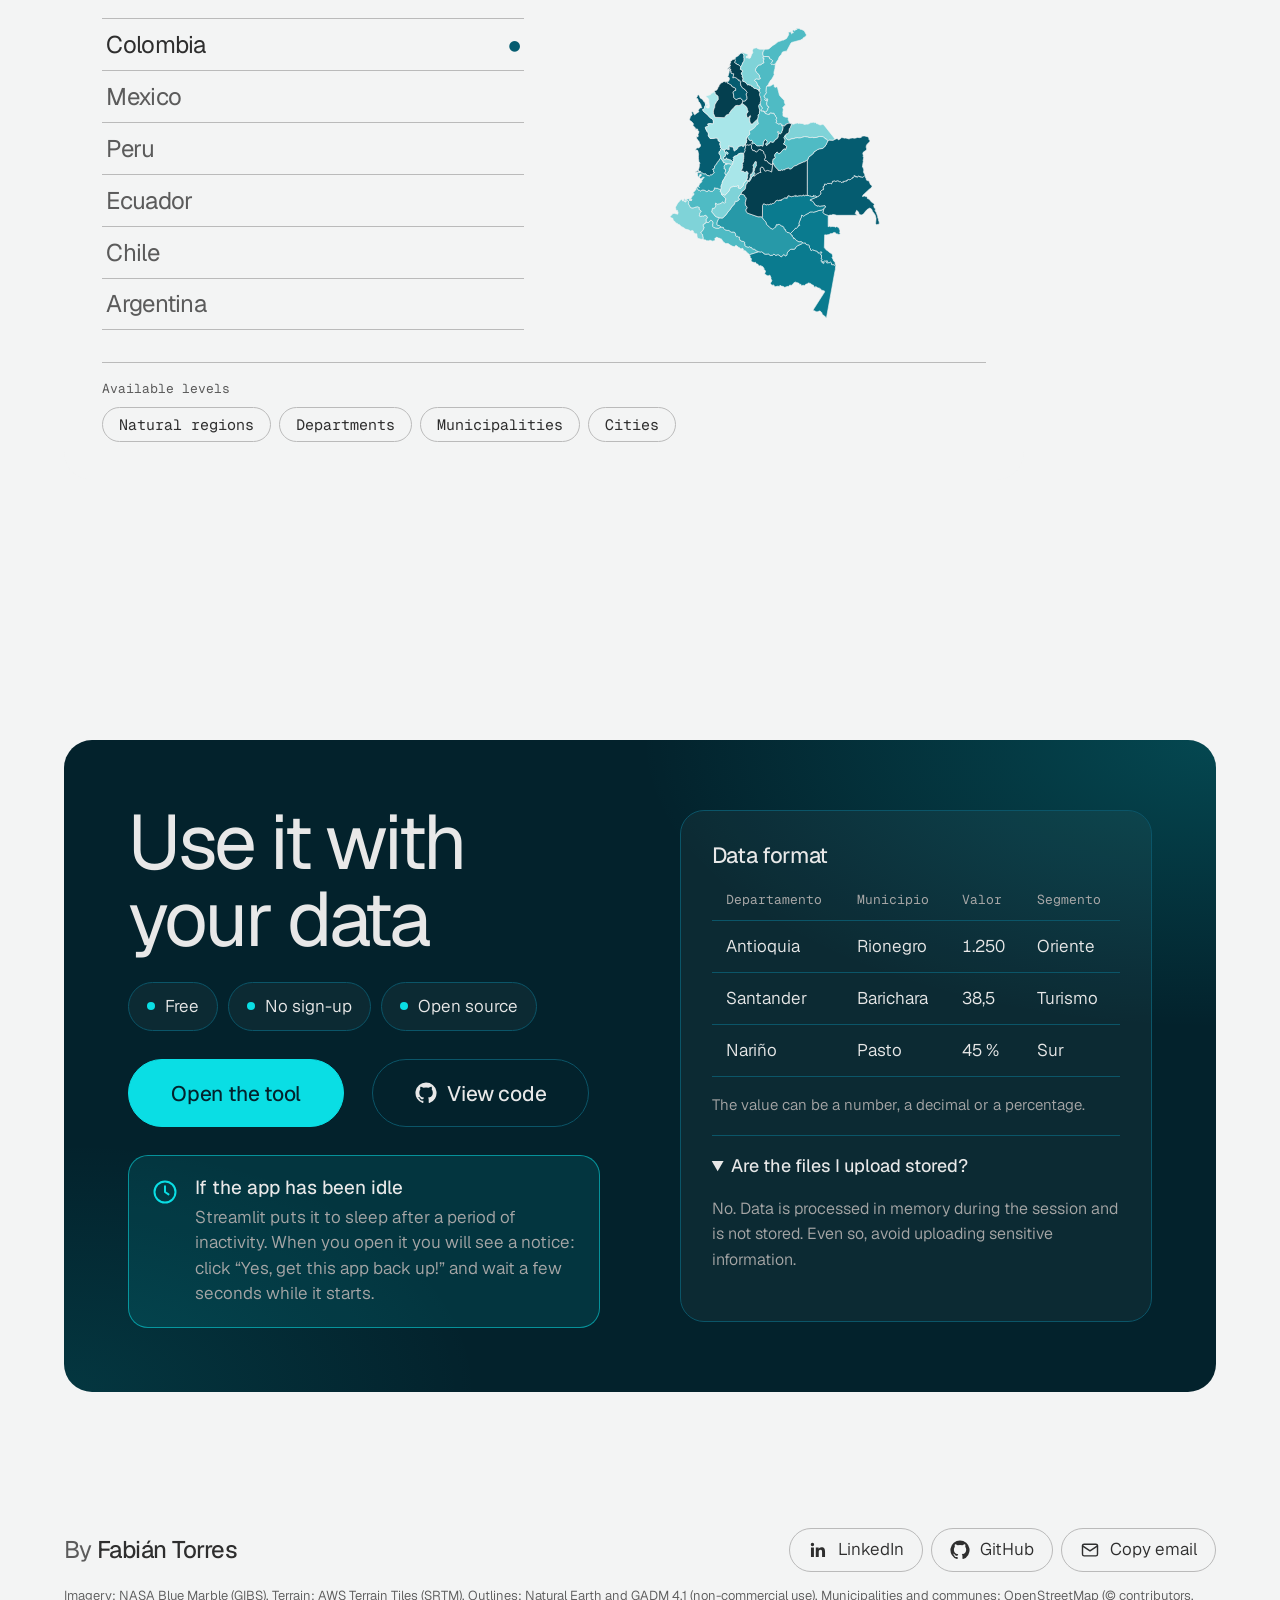
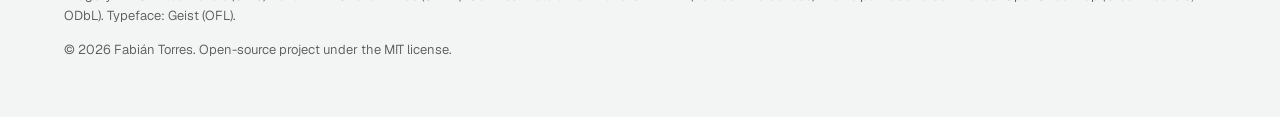
==== commit 9db7d01b: "Página de presentación 3D: mapa satelital con relieve que se mueve con el scroll Sustituye la página" ====
--- a/docs/index.html
+++ b/docs/index.html
@@ -1,294 +1,205 @@
-<!doctype html>
-<html lang="es">
-<head>
-<meta charset="utf-8">
-<meta name="viewport" content="width=device-width, initial-scale=1">
-<title>Mapa de calor de Colombia por departamento y municipio</title>
-<meta name="description" content="Aplicación gratuita para crear mapas de calor de Colombia por departamento, municipio, región y comuna. Carga datos de Excel o CSV y descarga el mapa.">
-<meta name="author" content="Fabián Torres">
-<meta name="theme-color" content="#13263A">
-<link rel="canonical" href="https://fabian-torresg.github.io/mapas-de-calor/">
-<link rel="icon" href="data:image/svg+xml,%3Csvg xmlns='http://www.w3.org/2000/svg' viewBox='0 0 32 32'%3E%3Crect width='32' height='32' rx='6' fill='%2313263A'/%3E%3Cpath d='M8 9l6-2 5 3 5-1v13l-5 2-5-3-6 2z' fill='%236FA3D8'/%3E%3Cpath d='M14 7v15M19 10v15' stroke='%2313263A' stroke-width='1.5' fill='none'/%3E%3C/svg%3E">
-
-<meta property="og:type" content="website">
-<meta property="og:locale" content="es_CO">
-<meta property="og:site_name" content="Mapas de calor">
-<meta property="og:title" content="Mapa de calor de Colombia por departamento y municipio">
-<meta property="og:description" content="Crea mapas de calor de Colombia desde Excel o CSV: departamentos, municipios, regiones y comunas. Gratis y sin registro.">
-<meta property="og:url" content="https://fabian-torresg.github.io/mapas-de-calor/">
-<meta property="og:image" content="https://fabian-torresg.github.io/mapas-de-calor/img/departamentos.png">
-<meta property="og:image:alt" content="Mapa de calor de Colombia por departamento con los cinco valores más altos numerados">
-<meta name="twitter:card" content="summary_large_image">
-
-<script type="application/ld+json">
-{
-  "@context": "https://schema.org",
-  "@type": "SoftwareApplication",
-  "name": "Mapas de calor",
-  "alternateName": "Mapa de calor de Colombia",
-  "description": "Aplicación web para crear mapas de calor (coropletas) de Colombia por departamento, municipio, región natural y localidad o comuna, a partir de datos en Excel o CSV.",
-  "applicationCategory": "BusinessApplication",
-  "operatingSystem": "Web",
-  "inLanguage": ["es", "en"],
-  "url": "https://mapas-de-calor.streamlit.app/",
-  "isAccessibleForFree": true,
-  "offers": { "@type": "Offer", "price": "0", "priceCurrency": "COP" },
-  "license": "https://opensource.org/licenses/MIT",
-  "codeRepository": "https://github.com/fabian-torresg/mapas-de-calor",
-  "screenshot": "https://fabian-torresg.github.io/mapas-de-calor/img/departamentos.png",
-  "author": { "@type": "Person", "name": "Fabián Torres", "url": "https://github.com/fabian-torresg" }
-}
-</script>
-<script type="application/ld+json">
-{
-  "@context": "https://schema.org",
-  "@type": "FAQPage",
-  "mainEntity": [
-    { "@type": "Question", "name": "¿Qué niveles geográficos admite?",
-      "acceptedAnswer": { "@type": "Answer", "text": "País completo, regiones naturales, departamentos, municipios (1.123) y la división interna de 22 ciudades (localidades, comunas o corregimientos)." } },
-    { "@type": "Question", "name": "¿Cómo se cargan los datos?",
-      "acceptedAnswer": { "@type": "Answer", "text": "Se escriben en una tabla dentro de la aplicación o se cargan desde un archivo Excel (XLSX, XLS) o CSV. Las columnas se reconocen por su encabezado: Departamento, Municipio, Valor y, de forma opcional, Segmento." } },
-    { "@type": "Question", "name": "¿En qué formatos se descarga el mapa?",
-      "acceptedAnswer": { "@type": "Answer", "text": "En PNG, JPG, TIFF, SVG o PDF, con resolución configurable. Los datos se pueden descargar en CSV, Excel, JSON, Parquet o GeoJSON." } },
-    { "@type": "Question", "name": "¿Tiene costo o requiere registro?",
-      "acceptedAnswer": { "@type": "Answer", "text": "No. La aplicación es gratuita, no requiere cuenta y su código es abierto bajo licencia MIT." } },
-    { "@type": "Question", "name": "¿Se almacenan los archivos cargados?",
-      "acceptedAnswer": { "@type": "Answer", "text": "No. Los archivos se procesan en memoria durante la sesión y no se guardan. Aun así, se recomienda no subir datos sensibles." } }
-  ]
-}
-</script>
-
-<style>
-:root{
-  --fondo:#F4F6F9; --tarjeta:#FFFFFF; --texto:#1E2A33; --suave:#53606D; --borde:#D5DCE4;
-  --marino:#13263A; --azul:#1F4E79; --azul-claro:#6FA3D8; --boton-texto:#FFFFFF;
-  --ancho:68rem;
-}
-@media (prefers-color-scheme: dark){
-  :root{
-    --fondo:#0F1620; --tarjeta:#1A2430; --texto:#E6EBF0; --suave:#A9B6C3; --borde:#2C3A48;
-    --marino:#0B1622; --azul:#7FA7D1; --azul-claro:#7FA7D1; --boton-texto:#0B1622;
-  }
-}
-*{box-sizing:border-box}
-html{scroll-behavior:smooth}
-body{margin:0;background:var(--fondo);color:var(--texto);line-height:1.6;
-  font-family:system-ui,-apple-system,"Segoe UI",Roboto,"Helvetica Neue",Arial,sans-serif;font-size:1.0625rem}
-img{max-width:100%;height:auto;display:block}
-a{color:var(--azul)}
-a:focus-visible,.boton:focus-visible{outline:3px solid var(--azul-claro);outline-offset:3px}
-.contenedor{width:100%;max-width:var(--ancho);margin:0 auto;padding:0 1rem}
-
-/* cabecera */
-.cabecera{background:var(--marino);color:#E7EEF5}
-.cabecera .contenedor{display:flex;flex-wrap:wrap;align-items:center;justify-content:space-between;gap:0.4rem 1rem;padding-top:0.9rem;padding-bottom:0.9rem}
-.marca{font-weight:700;font-size:1.2rem;letter-spacing:-0.01em;color:#fff;text-decoration:none;white-space:nowrap}
-.cabecera nav{display:flex;flex-wrap:wrap;gap:0.3rem 1.25rem}
-.cabecera nav a{color:#C9D8E8;text-decoration:none;font-size:0.95rem}
-.cabecera nav a:hover{color:#fff;text-decoration:underline}
-
-/* portada */
-.portada{background:var(--marino);color:#E7EEF5;padding:2.5rem 0 3.5rem}
-.portada .contenedor{display:grid;gap:2.5rem;align-items:center}
-.portada h1{font-size:clamp(2rem,5vw,3.1rem);line-height:1.1;letter-spacing:-0.02em;margin:0 0 1rem;color:#fff}
-.portada p{margin:0 0 1.5rem;color:#C9D8E8;max-width:36rem}
-.acciones{display:flex;flex-wrap:wrap;gap:0.75rem}
-.boton{display:inline-block;padding:0.8rem 1.4rem;border-radius:0.5rem;font-weight:600;text-decoration:none;
-  background:#fff;color:var(--marino);border:2px solid #fff}
-.boton:hover{background:#E7EEF5}
-.boton.secundario{background:transparent;color:#fff;border-color:#6F89A6}
-.boton.secundario:hover{background:rgba(255,255,255,0.08)}
-.portada figure{margin:0;background:#fff;border-radius:0.75rem;padding:0.5rem;box-shadow:0 10px 30px rgba(0,0,0,0.35)}
-.portada img{border-radius:0.4rem;width:100%}
-@media (min-width:56rem){
-  .portada .contenedor{grid-template-columns:1.05fr 0.95fr}
-}
-
-/* secciones */
-section{padding:3.5rem 0}
-section h2{font-size:clamp(1.5rem,3.5vw,2rem);line-height:1.2;letter-spacing:-0.01em;margin:0 0 0.5rem}
-.intro{color:var(--suave);margin:0 0 2rem;max-width:44rem}
-.rejilla{display:grid;gap:1rem;grid-template-columns:repeat(auto-fit,minmax(16rem,1fr))}
-.tarjeta{background:var(--tarjeta);border:1px solid var(--borde);border-radius:0.75rem;padding:1.25rem 1.35rem}
-.tarjeta h3{margin:0 0 0.4rem;font-size:1.1rem}
-.tarjeta p{margin:0;color:var(--suave);font-size:1rem}
-
-.pasos{counter-reset:paso;display:grid;gap:1rem;grid-template-columns:repeat(auto-fit,minmax(15rem,1fr));padding:0;margin:0;list-style:none}
-.pasos li{counter-increment:paso;background:var(--tarjeta);border:1px solid var(--borde);border-radius:0.75rem;padding:1.25rem 1.35rem}
-.pasos li::before{content:counter(paso);display:inline-flex;width:2rem;height:2rem;align-items:center;justify-content:center;
-  border-radius:50%;background:var(--azul);color:var(--boton-texto);font-weight:700;margin-bottom:0.6rem}
-.pasos h3{margin:0 0 0.3rem;font-size:1.1rem}
-.pasos p{margin:0;color:var(--suave)}
-
-.galeria{display:grid;gap:1.25rem;grid-template-columns:repeat(auto-fit,minmax(15rem,1fr))}
-.galeria figure{margin:0;background:var(--tarjeta);border:1px solid var(--borde);border-radius:0.75rem;overflow:hidden}
-.galeria img{width:100%;aspect-ratio:4/5;object-fit:contain;background:#fff}
-.galeria figcaption{padding:0.8rem 1rem;color:var(--suave);font-size:0.95rem}
-.nota{color:var(--suave);font-size:0.95rem;margin-top:1rem}
-
-.alterna{background:var(--tarjeta);border-top:1px solid var(--borde);border-bottom:1px solid var(--borde)}
-.alterna .tarjeta,.alterna .pasos li{background:var(--fondo)}
-
-details{background:var(--tarjeta);border:1px solid var(--borde);border-radius:0.6rem;margin-bottom:0.6rem}
-summary{cursor:pointer;padding:0.9rem 1.1rem;font-weight:600;list-style-position:inside}
-details p{margin:0;padding:0 1.1rem 1rem;color:var(--suave)}
-
-.cierre{text-align:center}
-.cierre .boton{background:var(--azul);color:var(--boton-texto);border-color:var(--azul)}
-.cierre .boton:hover{filter:brightness(1.08)}
-
-footer{background:var(--marino);color:#C9D8E8;padding:2rem 0;font-size:0.95rem}
-footer a{color:#fff}
-footer p{margin:0 0 0.5rem}
-@media (prefers-reduced-motion:reduce){html{scroll-behavior:auto}}
-</style>
-</head>
-<body>
-
-<header class="cabecera">
-  <div class="contenedor">
-    <a class="marca" href="#inicio">Mapas de calor</a>
-    <nav aria-label="Principal">
-      <a href="#funciones">Funciones</a>
-      <a href="#ejemplos">Ejemplos</a>
-      <a href="#preguntas">Preguntas</a>
-      <a href="https://github.com/fabian-torresg/mapas-de-calor">Código</a>
-    </nav>
-  </div>
-</header>
-
-<main id="inicio">
-  <div class="portada">
-    <div class="contenedor">
-      <div>
-        <h1>Mapas de calor de Colombia por departamento, municipio y ciudad</h1>
-        <p>Aplicación gratuita y sin registro. Se escriben o cargan los datos desde Excel o CSV, se elige el área y se
-          descarga un mapa de calor listo para informes y presentaciones.</p>
-        <div class="acciones">
-          <a class="boton" href="https://mapas-de-calor.streamlit.app/">Abrir la aplicación</a>
-          <a class="boton secundario" href="https://github.com/fabian-torresg/mapas-de-calor">Ver el código</a>
-        </div>
-      </div>
-      <figure>
-        <img src="img/departamentos.png" width="1300" height="1346"
-             alt="Mapa de calor de Colombia por departamento, con los cinco valores más altos numerados y una escala de color">
-      </figure>
-    </div>
-  </div>
-
-  <section id="funciones">
-    <div class="contenedor">
-      <h2>Qué permite hacer</h2>
-      <p class="intro">Un mismo flujo para todo el país: desde el mapa nacional por departamentos hasta las localidades de una ciudad.</p>
-      <div class="rejilla">
-        <div class="tarjeta"><h3>Niveles geográficos</h3>
-          <p>País, regiones naturales, departamentos, 1.123 municipios y la división interna de 22 ciudades (localidades, comunas y corregimientos).</p></div>
-        <div class="tarjeta"><h3>Datos desde Excel o CSV</h3>
-          <p>Los nombres se normalizan (tildes, mayúsculas, alias) y los que no se reconocen reciben una sugerencia. Admite formatos numéricos colombianos e internacionales.</p></div>
-        <div class="tarjeta"><h3>Colores y escalas</h3>
-          <p>Escala lineal, de raíz, logarítmica o por cuantiles, con 15 paletas o colores propios, y categorías por segmento.</p></div>
-        <div class="tarjeta"><h3>Diseño del mapa</h3>
-          <p>Lupa sobre lugares pequeños, minimapa, barra de escala, flecha del norte, etiquetas, leyenda y diez plantillas.</p></div>
-        <div class="tarjeta"><h3>Exportación</h3>
-          <p>Mapa en PNG, JPG, TIFF, SVG o PDF. Datos en CSV, Excel, JSON, Parquet o GeoJSON.</p></div>
-        <div class="tarjeta"><h3>Español e inglés</h3>
-          <p>Interfaz y mapas en ambos idiomas, con modo claro y oscuro, y adaptada a computador, tableta y celular.</p></div>
-      </div>
-    </div>
-  </section>
-
-  <section class="alterna">
-    <div class="contenedor">
-      <h2>Cómo funciona</h2>
-      <p class="intro">Tres pasos, sin instalar nada.</p>
-      <ol class="pasos">
-        <li><h3>Elegir el área</h3><p>Todo el país, una región, uno o varios departamentos, municipios específicos o una ciudad.</p></li>
-        <li><h3>Cargar los datos</h3><p>Escribirlos en la tabla de la aplicación o subir un archivo con las columnas Departamento, Municipio y Valor.</p></li>
-        <li><h3>Ajustar y descargar</h3><p>Definir colores, escala y textos, y descargar el mapa en el formato necesario.</p></li>
-      </ol>
-    </div>
-  </section>
-
-  <section id="ejemplos">
-    <div class="contenedor">
-      <h2>Ejemplos</h2>
-      <p class="intro">Mapas generados con la aplicación a partir de datos de prueba.</p>
-      <div class="galeria">
-        <figure>
-          <img src="img/departamentos.png" width="1300" height="1346" loading="lazy"
-               alt="Mapa de calor de Colombia por departamento con paleta de amarillo a rojo oscuro">
-          <figcaption>Colombia por departamento, con ranking de los cinco valores más altos.</figcaption>
-        </figure>
-        <figure>
-          <img src="img/municipios.png" width="910" height="1175" loading="lazy"
-               alt="Mapa de calor de los municipios de Cundinamarca y Boyacá con paleta verde y minimapa de ubicación">
-          <figcaption>Municipios de Cundinamarca y Boyacá, con minimapa de ubicación.</figcaption>
-        </figure>
-        <figure>
-          <img src="img/ciudad.png" width="910" height="1459" loading="lazy"
-               alt="Mapa de calor de las localidades de Bogotá con paleta violeta">
-          <figcaption>Localidades de Bogotá.</figcaption>
-        </figure>
-        <figure>
-          <img src="img/oscuro.png" width="1300" height="1379" loading="lazy"
-               alt="Mapa de calor de Colombia en modo oscuro con paleta Magma, países vecinos, flecha del norte y barra de escala">
-          <figcaption>Modo oscuro con países vecinos, barra de escala, flecha del norte y escala por cuantiles.</figcaption>
-        </figure>
-        <figure>
-          <img src="img/regiones.png" width="910" height="1379" loading="lazy"
-               alt="Mapa de Colombia por regiones naturales con paleta coral e interfaz en inglés">
-          <figcaption>Regiones naturales, con la interfaz y el mapa en inglés.</figcaption>
-        </figure>
-        <figure>
-          <img src="img/medellin.png" width="1300" height="960" loading="lazy"
-               alt="Mapa de calor de las comunas de Medellín con paleta ámbar, ranking y minimapa">
-          <figcaption>Comunas y corregimientos de Medellín, con ranking y minimapa.</figcaption>
-        </figure>
-        <figure>
-          <img src="img/antioquia.png" width="910" height="1158" loading="lazy"
-               alt="Mapa de calor de los municipios de Antioquia con paleta turquesa por cuantiles">
-          <figcaption>Antioquia por municipios, con escala por cuantiles.</figcaption>
-        </figure>
-      </div>
-      <p class="nota">Los valores de los ejemplos son ficticios.</p>
-    </div>
-  </section>
-
-  <section id="preguntas" class="alterna">
-    <div class="contenedor">
-      <h2>Preguntas frecuentes</h2>
-      <p class="intro">Lo esencial antes de empezar.</p>
-      <details><summary>¿Qué niveles geográficos admite?</summary>
-        <p>País completo, regiones naturales, departamentos, municipios (1.123) y la división interna de 22 ciudades (localidades, comunas o corregimientos).</p></details>
-      <details><summary>¿Cómo se cargan los datos?</summary>
-        <p>Se escriben en una tabla dentro de la aplicación o se cargan desde un archivo Excel (XLSX, XLS) o CSV. Las columnas se reconocen por su encabezado: Departamento, Municipio, Valor y, de forma opcional, Segmento.</p></details>
-      <details><summary>¿En qué formatos se descarga el mapa?</summary>
-        <p>En PNG, JPG, TIFF, SVG o PDF, con resolución configurable. Los datos se pueden descargar en CSV, Excel, JSON, Parquet o GeoJSON.</p></details>
-      <details><summary>¿Tiene costo o requiere registro?</summary>
-        <p>No. La aplicación es gratuita, no requiere cuenta y su código es abierto bajo licencia MIT.</p></details>
-      <details><summary>¿Se almacenan los archivos cargados?</summary>
-        <p>No. Los archivos se procesan en memoria durante la sesión y no se guardan. Aun así, se recomienda no subir datos sensibles.</p></details>
-    </div>
-  </section>
-
-  <section class="cierre">
-    <div class="contenedor">
-      <h2>Crear un mapa de calor ahora</h2>
-      <p class="intro" style="margin-left:auto;margin-right:auto">Si la aplicación estuvo sin uso, la primera carga puede tardar unos segundos.</p>
-      <a class="boton" href="https://mapas-de-calor.streamlit.app/">Abrir la aplicación</a>
-    </div>
-  </section>
-</main>
-
-<footer>
-  <div class="contenedor">
-    <p><strong>Mapas de calor</strong> · Desarrollado por <a href="https://github.com/fabian-torresg">Fabián Torres</a> ·
-      <a href="https://www.linkedin.com/in/fabian-torresg">LinkedIn</a> ·
-      <a href="https://github.com/fabian-torresg/mapas-de-calor">Código fuente</a> · Licencia MIT</p>
-    <p>Fuentes cartográficas: <a href="https://gadm.org">GADM 4.1</a>, <a href="https://www.naturalearthdata.com">Natural Earth</a>
-      y © colaboradores de <a href="https://www.openstreetmap.org/copyright">OpenStreetMap</a> (ODbL).</p>
-  </div>
-</footer>
-
-</body>
-</html>
+<!doctype html>
+<html lang="es" data-theme="dark">
+<head>
+<meta charset="utf-8">
+<meta name="viewport" content="width=device-width, initial-scale=1, viewport-fit=cover">
+<title>Mapas de calor de Colombia por departamento y municipio</title>
+<meta name="description" content="Aplicación gratuita para crear mapas de calor de Colombia por departamento, municipio, región y comuna. Carga datos de Excel o CSV y descarga el mapa.">
+<meta name="author" content="Fabián Torres">
+<meta name="theme-color" content="#03222c">
+<link rel="canonical" href="https://fabian-torresg.github.io/mapas-de-calor/">
+<meta property="og:type" content="website">
+<meta property="og:locale" content="es_CO">
+<meta property="og:site_name" content="Mapas de calor">
+<meta property="og:title" content="Mapas de calor de Colombia por departamento y municipio">
+<meta property="og:description" content="Crea mapas de calor de Colombia desde Excel o CSV: departamentos, municipios, regiones y comunas. Gratis y sin registro.">
+<meta property="og:url" content="https://fabian-torresg.github.io/mapas-de-calor/">
+<meta property="og:image" content="https://fabian-torresg.github.io/mapas-de-calor/og.png">
+<meta property="og:image:alt" content="Globo terrestre que se acerca a Colombia con un mapa de calor por departamento">
+<meta name="twitter:card" content="summary_large_image">
+<script type="application/ld+json">
+{
+  "@context": "https://schema.org",
+  "@type": "SoftwareApplication",
+  "name": "Mapas de calor",
+  "alternateName": "Mapa de calor de Colombia",
+  "description": "Aplicación web para crear mapas de calor de Colombia por departamento, municipio, región natural y localidad o comuna, a partir de datos en Excel o CSV.",
+  "applicationCategory": "BusinessApplication",
+  "operatingSystem": "Web",
+  "inLanguage": ["es", "en"],
+  "url": "https://mapas-de-calor.streamlit.app/",
+  "isAccessibleForFree": true,
+  "offers": { "@type": "Offer", "price": "0", "priceCurrency": "COP" },
+  "license": "https://opensource.org/licenses/MIT",
+  "codeRepository": "https://github.com/fabian-torresg/mapas-de-calor",
+  "author": { "@type": "Person", "name": "Fabián Torres", "url": "https://github.com/fabian-torresg", "sameAs": ["https://www.linkedin.com/in/fabian-torresg", "https://github.com/fabian-torresg"] }
+}
+</script>
+<script>
+document.documentElement.classList.add('js');
+try {
+  var l = localStorage.getItem('idioma');
+  if (!l) l = (navigator.language || 'es').slice(0, 2) === 'en' ? 'en' : 'es';
+  document.documentElement.lang = l;
+  var t = localStorage.getItem('tema');
+  if (!t) t = matchMedia('(prefers-color-scheme: light)').matches ? 'light' : 'dark';
+  document.documentElement.dataset.theme = t;
+} catch (e) {}
+</script>+
+  <script type="module" crossorigin src="./assets/index-DmI-Q3mJ.js"></script>
+  <link rel="stylesheet" crossorigin href="./assets/index-BNptlYu-.css">
+</head>
+<body>
+<header class="barra">
+  <a class="marca" href="#portada"><svg viewBox="0 0 24 24" width="22" height="22" aria-hidden="true"><rect x="3" y="3" width="8" height="8" rx="2" fill="#0A4A57"/><rect x="13" y="3" width="8" height="8" rx="2" fill="#2196AE"/><rect x="3" y="13" width="8" height="8" rx="2" fill="#6FD3E8"/><rect x="13" y="13" width="8" height="8" rx="2" fill="#D9F4F9"/></svg><span data-i18n="marca">Mapas de calor</span></a>
+  <nav class="barra__nav" id="menu" aria-label="Principal">
+    <a href="#sirve" data-i18n="nav.sirve">Utilidad</a>
+    <a href="#que" data-i18n="nav.que">Funciones</a>
+    <a href="#mapas" data-i18n="nav.mapas">Ejemplos</a>
+    <a href="#hecha" data-i18n="nav.hecha">Tecnología</a>
+    <a href="#paises" data-i18n="nav.paises">Próximamente</a>
+    <a href="#usar" data-i18n="nav.usar">Empezar</a>
+    <a class="boton boton--chico solo-movil" href="https://mapas-de-calor.streamlit.app/" target="_blank" rel="noopener" data-i18n="cta.herramienta">Abrir herramienta</a>
+  </nav>
+  <div class="barra__acciones">
+    <a class="boton boton--chico" href="https://mapas-de-calor.streamlit.app/" target="_blank" rel="noopener" data-i18n="cta.herramienta">Abrir herramienta</a>
+    <button id="idioma" class="control control--texto" type="button" aria-label="Cambiar a inglés">EN</button>
+    <button id="tema" class="control" type="button" aria-label="Cambiar a modo claro" aria-pressed="false">
+      <svg viewBox="0 0 24 24" width="20" height="20" aria-hidden="true"><circle cx="12" cy="12" r="8" fill="none" stroke="currentColor" stroke-width="1.5"/><path d="M12 4a8 8 0 0 1 0 16z" fill="currentColor"/></svg>
+    </button>
+    <button id="menu-btn" class="control control--menu" type="button" aria-expanded="false" aria-controls="menu" aria-label="Menú">
+      <svg viewBox="0 0 24 24" width="20" height="20" aria-hidden="true"><path d="M4 8h16M4 16h16" stroke="currentColor" stroke-width="1.5" stroke-linecap="round" fill="none"/></svg>
+    </button>
+  </div>
+</header>
+
+<div class="fondo" aria-hidden="true"><canvas id="lienzo"></canvas></div>
+<nav class="niveles" id="niveles" aria-label="Secciones"></nav>
+<p class="pista" id="pista" data-i18n="v0.hint" aria-hidden="true">Desplázate para acercar el mapa</p>
+
+<main id="inicio">
+  <section id="portada" class="paso-pagina" data-lado="izq" data-nombre="Inicio" aria-labelledby="titular">
+    <div class="panel panel--portada">
+      <h1 id="titular" class="display" data-i18n="v0.t">Mapas de calor</h1>
+      <p class="cuerpo-grande" data-i18n="v0.p">Convierte tus datos en mapas de Colombia. Cada cifra se ubica en su departamento, municipio o ciudad y se colorea según su valor o su categoría, para ver patrones y comparar territorios.</p>
+      <div class="fila-acciones">
+        <a class="boton boton--grande" href="https://mapas-de-calor.streamlit.app/" target="_blank" rel="noopener" data-i18n="cta.abrir">Abrir la herramienta</a>
+        <a class="enlace" href="#mapas" data-i18n="v0.ver">Ver los mapas</a>
+      </div>
+    </div>
+  </section>
+
+  <section id="sirve" class="paso-pagina" data-lado="der" data-nombre="Para qué sirve" aria-labelledby="sirve-t">
+    <div class="panel">
+      <h2 id="sirve-t" class="h2" data-i18n="sirve.t">Cada cifra, en su lugar</h2>
+      <ul class="filas filas--tarjetas">
+        <li><span class="icono" aria-hidden="true"><svg viewBox="0 0 24 24" width="26" height="26" fill="none" stroke="currentColor" stroke-width="1.6" stroke-linecap="round" stroke-linejoin="round"><path d="M12 21s-6-5.2-6-10a6 6 0 0 1 12 0c0 4.8-6 10-6 10z"/><circle cx="12" cy="11" r="2.2"/></svg></span><div><b data-i18n="sirve.u1.t">Identificar concentraciones</b><span data-i18n="sirve.u1.d">Descubre en qué territorios se concentran tus ventas, casos o usuarios.</span></div></li>
+        <li><span class="icono" aria-hidden="true"><svg viewBox="0 0 24 24" width="26" height="26" fill="none" stroke="currentColor" stroke-width="1.6" stroke-linecap="round" stroke-linejoin="round"><path d="M4 20V10M10 20V4M16 20v-7M22 20H2"/></svg></span><div><b data-i18n="sirve.u2.t">Comparar territorios</b><span data-i18n="sirve.u2.d">Una escala de color común para todos los lugares, para comparar sin distorsiones.</span></div></li>
+        <li><span class="icono" aria-hidden="true"><svg viewBox="0 0 24 24" width="26" height="26" fill="none" stroke="currentColor" stroke-width="1.6" stroke-linecap="round" stroke-linejoin="round"><rect x="5" y="3" width="14" height="18" rx="2"/><path d="M9 8h6M9 12h6M9 16h4"/></svg></span><div><b data-i18n="sirve.u3.t">Presentar resultados</b><span data-i18n="sirve.u3.d">Una imagen lista para informes, presentaciones y artículos científicos.</span></div></li>
+      </ul>
+    </div>
+  </section>
+
+  <section id="que" class="paso-pagina" data-lado="izq" data-nombre="Qué hace" aria-labelledby="que-t">
+    <div class="panel">
+      <h2 id="que-t" class="h2" data-i18n="que.t">Qué hace</h2>
+      <ul class="filas filas--tarjetas">
+        <li><span class="icono" aria-hidden="true"><svg viewBox="0 0 24 24" width="26" height="26" fill="none" stroke="currentColor" stroke-width="1.6" stroke-linecap="round" stroke-linejoin="round"><path d="M9 4 3 6v14l6-2 6 2 6-2V4l-6 2z"/><path d="M9 4v14M15 6v14"/></svg></span><div><b data-i18n="que.area.t">Cobertura</b><span data-i18n="que.area.d">País, regiones naturales, departamentos, municipios y comunas de 22 ciudades.</span></div></li>
+        <li><span class="icono" aria-hidden="true"><svg viewBox="0 0 24 24" width="26" height="26" fill="none" stroke="currentColor" stroke-width="1.6" stroke-linecap="round" stroke-linejoin="round"><rect x="3" y="4" width="18" height="16" rx="2"/><path d="M3 10h18M9 4v16"/></svg></span><div><b data-i18n="que.datos.t">Datos</b><span data-i18n="que.datos.d">Archivos XLSX, XLS o CSV, o una tabla editable. Los nombres de los lugares se corrigen y unifican automáticamente.</span></div></li>
+        <li><span class="icono" aria-hidden="true"><svg viewBox="0 0 24 24" width="26" height="26" fill="none" stroke="currentColor" stroke-width="1.6" stroke-linecap="round" stroke-linejoin="round"><path d="M12 3a9 9 0 1 0 0 18c1.2 0 1.8-.8 1.8-1.7 0-1.2-1-1.4-1-2.5 0-.9.7-1.5 1.6-1.5H17a4 4 0 0 0 4-4c0-4-4-8.3-9-8.3z"/><circle cx="7.5" cy="11" r="1"/><circle cx="10" cy="7" r="1"/><circle cx="15" cy="7.5" r="1"/></svg></span><div><b data-i18n="que.color.t">Color</b><span data-i18n="que.color.d">Paletas predefinidas o el color que elijas, con escalas lineal, de raíz, logarítmica o por cuantiles.</span></div></li>
+        <li><span class="icono" aria-hidden="true"><svg viewBox="0 0 24 24" width="26" height="26" fill="none" stroke="currentColor" stroke-width="1.6" stroke-linecap="round" stroke-linejoin="round"><path d="M12 4v11M7.5 10.5 12 15l4.5-4.5M5 20h14"/></svg></span><div><b data-i18n="que.exp.t">Exportación</b><span data-i18n="que.exp.d">Imagen en PNG, JPG, TIFF, SVG o PDF, y datos en CSV, Excel, JSON, Parquet o GeoJSON.</span></div></li>
+      </ul>
+      <dl class="cifras">
+        <div><dd class="cifra">33</dd><dt data-i18n="cifras.dep">Departamentos y Bogotá</dt></div>
+        <div><dd class="cifra">1.123</dd><dt data-i18n="cifras.muni">Municipios</dt></div>
+        <div><dd class="cifra">22</dd><dt data-i18n="cifras.ciudades">Ciudades con comunas</dt></div>
+      </dl>
+    </div>
+  </section>
+
+  <section id="mapas" class="paso-pagina" data-lado="centro" data-nombre="Mapas" aria-labelledby="mapas-t">
+    <div class="panel panel--galeria">
+      <div class="galeria__cabeza">
+        <h2 id="mapas-t" class="h2" data-i18n="mapas.t">Mapas que genera la herramienta</h2>
+      </div>
+      <div class="galeria__cats" id="galeria-cats" role="group" aria-label="Nivel geográfico">
+        <button type="button" aria-pressed="true" data-cat="dep" data-i18n="cat.dep">Departamentos</button>
+        <button type="button" aria-pressed="false" data-cat="mun" data-i18n="cat.mun">Municipios</button>
+        <button type="button" aria-pressed="false" data-cat="ciu" data-i18n="cat.ciu">Ciudades</button>
+      </div>
+      <div class="galeria__mapas" id="galeria-mapas"></div>
+      <p class="panel__nota" data-i18n="mapas.nota">La interfaz de la herramienta está disponible en español e inglés.</p>
+    </div>
+  </section>
+
+  <section id="hecha" class="paso-pagina" data-lado="der" data-nombre="Cómo está hecha" aria-labelledby="hecha-t">
+    <div class="panel">
+      <h2 id="hecha-t" class="h2" data-i18n="hecha.t">Cómo está hecha</h2>
+      <ul class="etiquetas"><li>Python</li><li>pandas</li><li>GeoPandas</li><li>Shapely</li><li>Matplotlib</li><li>Streamlit</li></ul>
+      <ul class="filas filas--tarjetas">
+        <li><span class="icono" aria-hidden="true"><svg viewBox="0 0 24 24" width="26" height="26" fill="none" stroke="currentColor" stroke-width="1.6" stroke-linecap="round" stroke-linejoin="round"><circle cx="6" cy="6" r="2.5"/><circle cx="18" cy="6" r="2.5"/><circle cx="12" cy="18" r="2.5"/><path d="M8 7.5 10.8 15.7M16 7.5l-2.8 8.2"/></svg></span><div><b data-i18n="hecha.f1.t">Límites consistentes</b><span data-i18n="hecha.f1.d">Departamentos y regiones se arman a partir de los municipios, de modo que los límites coinciden en todos los niveles.</span></div></li>
+        <li><span class="icono" aria-hidden="true"><svg viewBox="0 0 24 24" width="26" height="26" fill="none" stroke="currentColor" stroke-width="1.6" stroke-linecap="round" stroke-linejoin="round"><circle cx="12" cy="12" r="9"/><path d="M3 12h18M12 3c2.6 2.6 3.8 5.6 3.8 9s-1.2 6.4-3.8 9c-2.6-2.6-3.8-5.6-3.8-9S9.4 5.6 12 3z"/></svg></span><div><b data-i18n="hecha.f2.t">Proyección en metros</b><span data-i18n="hecha.f2.d">EPSG:3116, MAGNA-SIRGAS Colombia Bogotá.</span></div></li>
+        <li><span class="icono" aria-hidden="true"><svg viewBox="0 0 24 24" width="26" height="26" fill="none" stroke="currentColor" stroke-width="1.6" stroke-linecap="round" stroke-linejoin="round"><path d="M13 3 5 13h6l-1 8 8-10h-6z"/></svg></span><div><b data-i18n="hecha.f3.t">Respuesta rápida</b><span data-i18n="hecha.f3.d">Los cálculos pesados se guardan y se preparan de antemano: cada cambio se refleja en 1 o 2 segundos.</span></div></li>
+        <li><span class="icono" aria-hidden="true"><svg viewBox="0 0 24 24" width="26" height="26" fill="none" stroke="currentColor" stroke-width="1.6" stroke-linecap="round" stroke-linejoin="round"><path d="M12 3 4 6v6c0 4.5 3.2 7.8 8 9 4.8-1.2 8-4.5 8-9V6z"/><path d="m9 12 2 2 4-4"/></svg></span><div><b data-i18n="hecha.f4.t">Pruebas y seguridad</b><span data-i18n="hecha.f4.d">Pruebas automáticas en Python 3.12, 3.13 y 3.14, y revisión de seguridad con Bandit y pip-audit.</span></div></li>
+      </ul>
+      <a class="boton boton--sec boton--chico" href="https://github.com/fabian-torresg/mapas-de-calor" target="_blank" rel="noopener"><svg viewBox="0 0 24 24" width="22" height="22" fill="currentColor" aria-hidden="true"><path d="M12 .5a11.5 11.5 0 0 0-3.64 22.41c.58.11.79-.25.79-.56v-2c-3.2.7-3.88-1.54-3.88-1.54-.52-1.33-1.28-1.69-1.28-1.69-1.05-.72.08-.7.08-.7 1.16.08 1.77 1.19 1.77 1.19 1.03 1.77 2.7 1.26 3.36.96.1-.75.4-1.26.73-1.55-2.55-.29-5.24-1.28-5.24-5.69 0-1.26.45-2.28 1.19-3.09-.12-.29-.52-1.46.11-3.05 0 0 .97-.31 3.17 1.18a11 11 0 0 1 5.78 0c2.2-1.49 3.17-1.18 3.17-1.18.63 1.59.23 2.76.11 3.05.74.81 1.19 1.83 1.19 3.09 0 4.42-2.69 5.39-5.25 5.68.41.36.78 1.06.78 2.14v3.17c0 .31.21.68.8.56A11.5 11.5 0 0 0 12 .5z"/></svg><span data-i18n="usar.codigo">Ver código</span></a>
+    </div>
+  </section>
+
+  <section id="paises" class="paso-pagina" data-lado="izq" data-nombre="Países" aria-labelledby="paises-t">
+    <div class="panel panel--paises">
+      <h2 id="paises-t" class="h2" data-i18n="paises.t">Más países en futuras versiones</h2>
+      <div class="paises__cuerpo">
+        <ul class="paises__lista" id="paises-lista"></ul>
+        <figure class="paises__mapa">
+          <svg id="paises-svg" viewBox="0 0 520 520" role="img" aria-label="Contorno del país"></svg>
+        </figure>
+      </div>
+      <div class="paises__ficha" aria-live="polite">
+        <p class="paises__etq" id="paises-etq"></p>
+        <ul class="etiquetas" id="paises-niveles"></ul>
+      </div>
+    </div>
+  </section>
+
+  <section id="usar" class="paso-pagina paso-pagina--final" data-lado="centro" data-nombre="Usar" aria-labelledby="usar-t">
+    <div class="usar__bloque">
+      <div class="usar__principal">
+        <h2 id="usar-t" class="h1" data-i18n="usar.t">Úsala con tus datos</h2>
+        <ul class="insignias"><li data-i18n="usar.i1">Gratis</li><li data-i18n="usar.i2">Sin registro</li><li data-i18n="usar.i3">Código abierto</li></ul>
+        <div class="fila-acciones">
+          <a class="boton boton--grande" href="https://mapas-de-calor.streamlit.app/" target="_blank" rel="noopener" data-i18n="cta.abrir">Abrir la herramienta</a>
+          <a class="boton boton--grande boton--sec" href="https://github.com/fabian-torresg/mapas-de-calor" target="_blank" rel="noopener"><svg viewBox="0 0 24 24" width="22" height="22" fill="currentColor" aria-hidden="true"><path d="M12 .5a11.5 11.5 0 0 0-3.64 22.41c.58.11.79-.25.79-.56v-2c-3.2.7-3.88-1.54-3.88-1.54-.52-1.33-1.28-1.69-1.28-1.69-1.05-.72.08-.7.08-.7 1.16.08 1.77 1.19 1.77 1.19 1.03 1.77 2.7 1.26 3.36.96.1-.75.4-1.26.73-1.55-2.55-.29-5.24-1.28-5.24-5.69 0-1.26.45-2.28 1.19-3.09-.12-.29-.52-1.46.11-3.05 0 0 .97-.31 3.17 1.18a11 11 0 0 1 5.78 0c2.2-1.49 3.17-1.18 3.17-1.18.63 1.59.23 2.76.11 3.05.74.81 1.19 1.83 1.19 3.09 0 4.42-2.69 5.39-5.25 5.68.41.36.78 1.06.78 2.14v3.17c0 .31.21.68.8.56A11.5 11.5 0 0 0 12 .5z"/></svg><span data-i18n="usar.codigo">Ver código</span></a>
+        </div>
+        <div class="aviso" role="note">
+          <svg viewBox="0 0 24 24" width="28" height="28" fill="none" stroke="currentColor" stroke-width="1.7" stroke-linecap="round" stroke-linejoin="round" aria-hidden="true"><circle cx="12" cy="12" r="9"/><path d="M12 7v5l3 2"/></svg>
+          <div><b data-i18n="usar.aviso.t">Si la aplicación estuvo inactiva</b><p data-i18n="usar.aviso.p">Streamlit la pone en reposo tras un tiempo sin uso. Al abrirla verás un aviso: pulsa «Yes, get this app back up!» y espera unos segundos mientras arranca.</p></div>
+        </div>
+      </div>
+      <div class="usar__formato">
+        <h3 class="h3" data-i18n="usar.formato">Formato de los datos</h3>
+        <table class="tabla tabla--apilada"><thead><tr><th scope="col">Departamento</th><th scope="col">Municipio</th><th scope="col">Valor</th><th scope="col">Segmento</th></tr></thead>
+          <tbody><tr><td data-th="Departamento">Antioquia</td><td data-th="Municipio">Rionegro</td><td data-th="Valor">1.250</td><td data-th="Segmento">Oriente</td></tr><tr><td data-th="Departamento">Santander</td><td data-th="Municipio">Barichara</td><td data-th="Valor">38,5</td><td data-th="Segmento">Turismo</td></tr><tr><td data-th="Departamento">Nariño</td><td data-th="Municipio">Pasto</td><td data-th="Valor">45 %</td><td data-th="Segmento">Sur</td></tr></tbody></table>
+        <p class="usar__formato-nota" data-i18n="usar.formato.n">El valor puede ser un número, un decimal o un porcentaje.</p>
+        <details class="faq" open><summary data-i18n="faq.1q">¿Se guardan los archivos que subo?</summary><p data-i18n="faq.1a">No. Los datos se procesan en la memoria durante la sesión y no se almacenan. Aun así, evita subir información sensible.</p></details>
+      </div>
+    </div>
+  </section>
+</main>
+
+<footer class="pie">
+  <div class="pie__interior">
+    <p class="pie__por"><span data-i18n="pie.por">Por</span> <b>Fabián Torres</b></p>
+    <p class="pie__enlaces">
+      <a class="pildora-enlace" href="https://www.linkedin.com/in/fabian-torresg" target="_blank" rel="noopener"><svg viewBox="0 0 24 24" width="20" height="20" fill="currentColor" aria-hidden="true"><path d="M20.45 20.45h-3.56v-5.57c0-1.33-.03-3.04-1.85-3.04-1.86 0-2.14 1.45-2.14 2.94v5.67H9.35V9h3.41v1.56h.05c.48-.9 1.64-1.85 3.37-1.85 3.6 0 4.27 2.37 4.27 5.46v6.28zM5.34 7.43a2.06 2.06 0 1 1 0-4.12 2.06 2.06 0 0 1 0 4.12zM7.12 20.45H3.56V9h3.56v11.45z"/></svg><span>LinkedIn</span></a>
+      <a class="pildora-enlace" href="https://github.com/fabian-torresg" target="_blank" rel="noopener"><svg viewBox="0 0 24 24" width="20" height="20" fill="currentColor" aria-hidden="true"><path d="M12 .5a11.5 11.5 0 0 0-3.64 22.41c.58.11.79-.25.79-.56v-2c-3.2.7-3.88-1.54-3.88-1.54-.52-1.33-1.28-1.69-1.28-1.69-1.05-.72.08-.7.08-.7 1.16.08 1.77 1.19 1.77 1.19 1.03 1.77 2.7 1.26 3.36.96.1-.75.4-1.26.73-1.55-2.55-.29-5.24-1.28-5.24-5.69 0-1.26.45-2.28 1.19-3.09-.12-.29-.52-1.46.11-3.05 0 0 .97-.31 3.17 1.18a11 11 0 0 1 5.78 0c2.2-1.49 3.17-1.18 3.17-1.18.63 1.59.23 2.76.11 3.05.74.81 1.19 1.83 1.19 3.09 0 4.42-2.69 5.39-5.25 5.68.41.36.78 1.06.78 2.14v3.17c0 .31.21.68.8.56A11.5 11.5 0 0 0 12 .5z"/></svg><span>GitHub</span></a>
+      <button id="copiar-correo" type="button" class="pildora-enlace"><svg viewBox="0 0 24 24" width="20" height="20" fill="none" stroke="currentColor" stroke-width="1.7" stroke-linecap="round" stroke-linejoin="round" aria-hidden="true"><rect x="3" y="5" width="18" height="14" rx="2"/><path d="m3 7 9 6 9-6"/></svg><span data-i18n="pie.correo">Copiar correo</span></button>
+      <span id="copiar-estado" class="solo-lectores" aria-live="polite"></span>
+    </p>
+    <p class="pie__fuentes" data-i18n="pie.fuentes">Imágenes: NASA Blue Marble (GIBS). Relieve: AWS Terrain Tiles (SRTM). Contornos: Natural Earth y GADM 4.1 (uso no comercial). Municipios y comunas: OpenStreetMap (© colaboradores, ODbL). Tipografía: Geist (OFL).</p>
+    <p class="pie__copy" data-i18n="pie.anio">© 2026 Fabián Torres. Proyecto de código abierto con licencia MIT.</p>
+  </div>
+</footer>
+</body>
+</html>
--- a/docs/assets/index-BNptlYu-.css
+++ b/docs/assets/index-BNptlYu-.css
@@ -0,0 +1 @@
+@font-face{font-family:Geist Variable;font-style:normal;font-display:swap;font-weight:100 900;src:url(./geist-cyrillic-ext-wght-normal-DjL33-gN.woff2)format("woff2-variations");unicode-range:U+460-52F,U+1C80-1C8A,U+20B4,U+2DE0-2DFF,U+A640-A69F,U+FE2E-FE2F}@font-face{font-family:Geist Variable;font-style:normal;font-display:swap;font-weight:100 900;src:url(./geist-cyrillic-wght-normal-BEAKL7Jp.woff2)format("woff2-variations");unicode-range:U+301,U+400-45F,U+490-491,U+4B0-4B1,U+2116}@font-face{font-family:Geist Variable;font-style:normal;font-display:swap;font-weight:100 900;src:url(./geist-vietnamese-wght-normal-6IgcOCM7.woff2)format("woff2-variations");unicode-range:U+102-103,U+110-111,U+128-129,U+168-169,U+1A0-1A1,U+1AF-1B0,U+300-301,U+303-304,U+308-309,U+323,U+329,U+1EA0-1EF9,U+20AB}@font-face{font-family:Geist Variable;font-style:normal;font-display:swap;font-weight:100 900;src:url(./geist-latin-ext-wght-normal-DC-KSUi6.woff2)format("woff2-variations");unicode-range:U+100-2BA,U+2BD-2C5,U+2C7-2CC,U+2CE-2D7,U+2DD-2FF,U+304,U+308,U+329,U+1D00-1DBF,U+1E00-1E9F,U+1EF2-1EFF,U+2020,U+20A0-20AB,U+20AD-20C0,U+2113,U+2C60-2C7F,U+A720-A7FF}@font-face{font-family:Geist Variable;font-style:normal;font-display:swap;font-weight:100 900;src:url(./geist-latin-wght-normal-BgDaEnEv.woff2)format("woff2-variations");unicode-range:U+??,U+131,U+152-153,U+2BB-2BC,U+2C6,U+2DA,U+2DC,U+304,U+308,U+329,U+2000-206F,U+20AC,U+2122,U+2191,U+2193,U+2212,U+2215,U+FEFF,U+FFFD}@font-face{font-family:Geist Mono Variable;font-style:normal;font-display:swap;font-weight:100 900;src:url(./geist-mono-cyrillic-ext-wght-normal-X_5orZeX.woff2)format("woff2-variations");unicode-range:U+460-52F,U+1C80-1C8A,U+20B4,U+2DE0-2DFF,U+A640-A69F,U+FE2E-FE2F}@font-face{font-family:Geist Mono Variable;font-style:normal;font-display:swap;font-weight:100 900;src:url(./geist-mono-cyrillic-wght-normal-DiZS0aHC.woff2)format("woff2-variations");unicode-range:U+301,U+400-45F,U+490-491,U+4B0-4B1,U+2116}@font-face{font-family:Geist Mono Variable;font-style:normal;font-display:swap;font-weight:100 900;src:url(./geist-mono-symbols2-wght-normal-CO5SzqOn.woff2)format("woff2-variations");unicode-range:U+2000-2001,U+2004-2008,U+200A,U+23B8-23BD,U+2500-259F}@font-face{font-family:Geist Mono Variable;font-style:normal;font-display:swap;font-weight:100 900;src:url(./geist-mono-vietnamese-wght-normal-DadHysG0.woff2)format("woff2-variations");unicode-range:U+102-103,U+110-111,U+128-129,U+168-169,U+1A0-1A1,U+1AF-1B0,U+300-301,U+303-304,U+308-309,U+323,U+329,U+1EA0-1EF9,U+20AB}@font-face{font-family:Geist Mono Variable;font-style:normal;font-display:swap;font-weight:100 900;src:url(./geist-mono-latin-ext-wght-normal-Bwz-egvJ.woff2)format("woff2-variations");unicode-range:U+100-2BA,U+2BD-2C5,U+2C7-2CC,U+2CE-2D7,U+2DD-2FF,U+304,U+308,U+329,U+1D00-1DBF,U+1E00-1E9F,U+1EF2-1EFF,U+2020,U+20A0-20AB,U+20AD-20C0,U+2113,U+2C60-2C7F,U+A720-A7FF}@font-face{font-family:Geist Mono Variable;font-style:normal;font-display:swap;font-weight:100 900;src:url(./geist-mono-latin-wght-normal-XN7g48iV.woff2)format("woff2-variations");unicode-range:U+??,U+131,U+152-153,U+2BB-2BC,U+2C6,U+2DA,U+2DC,U+304,U+308,U+329,U+2000-206F,U+20AC,U+2122,U+2191,U+2193,U+2212,U+2215,U+FEFF,U+FFFD}:root{--font-texto:"Geist Variable", system-ui, sans-serif;--font-mono:"Geist Mono Variable", ui-monospace, monospace;--ease:cubic-bezier(.22, 1, .36, 1);--margen:16px;--color-lienzo:#03222c;--color-superficie:#05303d;--color-superficie-alta:#004656;--color-borde:#0b5568;--color-texto:#e8e8e8;--color-texto-suave:#a6a6a6;--color-acento:#0adee4;--color-acento-texto:#03222c;--color-sin-dato:#737373;--color-borde-mapa:#0b5568;--color-dato-1:#045d73;--color-dato-2:#067288;--color-dato-3:#07889c;--color-dato-4:#09a0ad;--color-dato-5:#09b7c1;--color-dato-6:#09cdd5;--color-dato-7:#0adee4;--color-gris-1:#424242;--color-gris-2:#5b5b5b;--color-gris-3:#737373;--color-gris-4:#8c8c8c;--color-gris-5:#a6a6a6;--color-gris-6:#bababa;--color-gris-7:#d1d1d1}:root[data-theme=light]{--color-lienzo:#f3f4f4;--color-superficie:#e8e8e8;--color-superficie-alta:#d1d1d1;--color-borde:#bababa;--color-texto:#2e2e2e;--color-texto-suave:#5b5b5b;--color-acento:#055c70;--color-acento-texto:#f3f4f4;--color-sin-dato:#8c8c8c;--color-borde-mapa:#bababa;--color-dato-1:#a8e6e9;--color-dato-2:#7fd3d8;--color-dato-3:#4fbbc4;--color-dato-4:#2799a8;--color-dato-5:#0a7b8f;--color-dato-6:#055c70;--color-dato-7:#043f4f;--color-gris-1:#d1d1d1;--color-gris-2:#bababa;--color-gris-3:#a6a6a6;--color-gris-4:#8c8c8c;--color-gris-5:#737373;--color-gris-6:#5b5b5b;--color-gris-7:#424242}@media (min-width:48rem){:root{--margen:24px}}@media (min-width:80rem){:root{--margen:48px}}*,:before,:after{box-sizing:border-box}html{--lightningcss-light: ;--lightningcss-dark:initial;color-scheme:dark}html[data-theme=light]{--lightningcss-light:initial;--lightningcss-dark: ;color-scheme:light}body{background:var(--color-lienzo);color:var(--color-texto);font:350 1.0625rem/1.6 var(--font-texto);-webkit-font-smoothing:antialiased;margin:0;transition:background-color .3s linear,color .3s linear}h1,h2,p{margin:0}a{color:inherit}:focus-visible{outline:2px solid var(--color-acento);outline-offset:3px;border-radius:4px}.barra{z-index:10;padding:12px var(--margen);pointer-events:none;justify-content:space-between;align-items:center;display:flex;position:fixed;inset:0 0 auto}.barra>*{pointer-events:auto}.firma{font:400 1.5rem/1 var(--font-texto);letter-spacing:-.04em;padding:10px 4px;text-decoration:none}.control{cursor:pointer;width:44px;height:44px;color:var(--color-texto);border:1px solid var(--color-borde);transition:background-color .2s var(--ease), border-color .2s var(--ease);background:0 0;border-radius:999px;place-items:center;display:grid}.control:hover{background:var(--color-superficie);border-color:var(--color-texto-suave)}.control:active{background:var(--color-superficie-alta)}.barra,.pista,.niveles,.panel--portada{--color-lienzo:#03222c;--color-superficie:#05303d;--color-borde:#0b5568;--color-texto:#e8e8e8;--color-texto-suave:#a6a6a6;--color-acento:#0adee4;--color-acento-texto:#03222c;color:var(--color-texto)}.barra{padding:12px var(--margen)}.display{font:400 clamp(2.5rem, 6vw, 6rem)/1.02 var(--font-texto);letter-spacing:-.04em;text-wrap:balance}.h2{font:400 clamp(1.875rem, 3.4vw, 3.25rem)/1.1 var(--font-texto);letter-spacing:-.03em;text-wrap:balance}.cuerpo-grande{color:var(--color-texto-suave);max-width:34rem;font-size:1.3125rem;line-height:1.45}.fondo{z-index:0;background:#03222c;position:fixed;inset:0}.fondo canvas{width:100%;height:100%;display:block}.sin-3d .fondo{background:#03222c url(../og.png) 50%/cover no-repeat}main{z-index:1;position:relative}.pista{z-index:6;font:400 .8125rem/1 var(--font-mono);color:var(--color-texto-suave);opacity:0;transition:opacity .4s var(--ease);text-shadow:0 1px 3px #000c;pointer-events:none;margin:0;position:fixed;bottom:44px;left:50%;translate:-50%}.pista.visible{opacity:1}.niveles{z-index:6;right:var(--margen);gap:2px;display:grid;position:fixed;top:50%;translate:0 -50%}.niveles button{cursor:pointer;background:0 0;border:0;place-items:center;width:44px;height:24px;padding:0;display:grid}.niveles button:before{content:"";width:6px;height:6px;transition:transform .3s var(--ease), background-color .3s var(--ease);background:#5b8b95;border-radius:999px}.niveles button:hover:before{background:#e8e8e8}.niveles button[aria-current=true]:before{background:var(--color-acento);transform:scale(1.8)}.paso-pagina{min-height:100vh;min-height:100svh;padding:96px var(--margen) 72px;align-items:center;scroll-margin-top:0;display:grid}.paso-pagina[data-lado=izq]{justify-items:start}.paso-pagina[data-lado=der]{justify-items:end}.paso-pagina[data-lado=centro]{justify-items:center}.panel{background:color-mix(in srgb, var(--color-lienzo) 86%, transparent);-webkit-backdrop-filter:blur(10px);border-radius:28px;align-content:start;gap:24px;width:min(34rem,100%);padding:clamp(24px,3vw,44px);display:grid}.panel--ancho{width:min(52rem,100%)}.panel--portada{-webkit-backdrop-filter:none;background:0 0;gap:24px;width:min(48rem,100%);padding:0}.pie{z-index:1;background:var(--color-lienzo);position:relative}@media (min-width:64rem){.paso-pagina{padding-inline:64px}.niveles{right:20px}}@media (max-width:47.99rem){.paso-pagina{align-items:end;padding-top:88px;padding-bottom:64px}.cuerpo-grande{font-size:1.125rem}.niveles{display:none}}@media (prefers-reduced-motion:reduce){body,.control,.niveles button:before,.pista{transition:none}}.barra{z-index:20;gap:12px}.marca{font:450 1.0625rem/1 var(--font-texto);letter-spacing:-.01em;color:var(--color-texto);background:#03222ceb;border-radius:999px;padding:14px 18px;text-decoration:none}.barra__nav{-webkit-backdrop-filter:blur(10px);background:#03222ce6;border-radius:999px;gap:2px;margin-inline:auto;padding:4px;display:flex}.barra__nav a:not(.boton){color:var(--color-texto-suave);transition:color .2s var(--ease), background-color .2s var(--ease);border-radius:999px;padding:11px 16px;font-size:.9375rem;text-decoration:none}.barra__nav a:not(.boton):hover{color:var(--color-texto);background:#e8e8e814}.barra__acciones{align-items:center;gap:8px;display:flex}.barra .control{-webkit-backdrop-filter:none;background:#03222ceb}.control--texto{font:450 .8125rem/1 var(--font-mono)}.control--menu,.barra__nav .solo-movil{display:none}.boton{min-height:48px;font:450 1rem/1 var(--font-texto);background:var(--color-acento);color:var(--color-acento-texto);border:1px solid var(--color-acento);transition:transform .2s var(--ease), filter .2s var(--ease);border-radius:999px;justify-content:center;align-items:center;padding:0 24px;text-decoration:none;display:inline-flex}.boton:hover{filter:brightness(1.08);transform:translateY(-2px)}.boton:active{filter:brightness(.95);transform:none}.boton--chico{padding:0 20px;font-size:.9375rem}.boton--grande{letter-spacing:-.01em;min-height:68px;padding:0 42px;font-size:1.3125rem}.enlace,.enlace-boton{color:inherit;text-underline-offset:4px;font:inherit;cursor:pointer;background:0 0;border:0;padding:4px 0;text-decoration:underline;text-decoration-thickness:1px}.enlace:hover,.enlace-boton:hover{text-decoration-thickness:2px}.solo-lectores{clip:rect(0 0 0 0);white-space:nowrap;width:1px;height:1px;margin:-1px;position:absolute;overflow:hidden}.fila-acciones{flex-wrap:wrap;align-items:center;gap:16px 28px;margin-top:8px;display:flex}.h3{font:450 1.375rem/1.2 var(--font-texto);letter-spacing:-.015em;margin:0 0 12px}.filas{margin:0;padding:0;list-style:none;display:grid}.filas li{border-top:1px solid var(--color-borde);grid-template-columns:8.5rem 1fr;align-items:baseline;gap:4px 20px;padding:16px 0;display:grid}.filas li:last-child{border-bottom:1px solid var(--color-borde)}.filas b{font:450 1.25rem/1.25 var(--font-texto);letter-spacing:-.015em}.filas span{color:var(--color-texto-suave);font-size:1.0625rem}.filas--simple li{color:var(--color-texto-suave);font-size:1.0625rem;line-height:1.45;display:block}.cifras{grid-template-columns:1fr 1fr;gap:24px;margin:0;display:grid}.cifras>div{flex-direction:column-reverse;gap:6px;display:flex}.cifras dd{margin:0}.cifra{font:400 clamp(2.5rem, 5vw, 4rem)/.95 var(--font-mono);letter-spacing:-.05em;font-variant-numeric:tabular-nums;color:var(--color-acento)}.cifras dt{color:var(--color-texto-suave);max-width:18ch;font-size:1rem}.etiquetas{flex-wrap:wrap;gap:8px;margin:0;padding:0;list-style:none;display:flex}.etiquetas li{border:1px solid var(--color-borde);font:400 .9375rem/1 var(--font-mono);border-radius:999px;padding:9px 16px}.pasos-lista{margin:0;padding:0;list-style:none;display:grid}.pasos-lista li{border-top:1px solid var(--color-borde);grid-template-columns:2rem 1fr;gap:2px 12px;padding:14px 0;display:grid}.pasos-lista li:last-child{border-bottom:1px solid var(--color-borde)}.pasos-lista span{font:400 .9375rem/1.6 var(--font-mono);color:var(--color-acento);grid-row:1/3}.pasos-lista b{font:450 1.25rem/1.25 var(--font-texto);letter-spacing:-.015em}.pasos-lista i{color:var(--color-texto-suave);font-size:1.0625rem;font-style:normal}.panel__nota{color:var(--color-texto-suave);margin:0;font-size:.9375rem}.galeria__cabeza{gap:8px;display:grid}.galeria__cats{flex-wrap:wrap;gap:8px;display:flex}.galeria__cats button{border:1px solid var(--color-borde);min-height:44px;color:var(--color-texto);font:inherit;cursor:pointer;transition:background-color .2s var(--ease), border-color .2s var(--ease), color .2s var(--ease);background:0 0;border-radius:999px;padding:0 20px}.galeria__cats button:hover{border-color:var(--color-texto-suave)}.galeria__cats button[aria-pressed=true]{background:var(--color-acento);border-color:var(--color-acento);color:var(--color-acento-texto)}.panel--galeria{gap:20px;width:min(100%,100rem);display:grid}.galeria__mapas{gap:20px;display:grid}.galeria__mapa{align-content:start;gap:12px;margin:0;display:grid}.galeria__marco{border-radius:16px;justify-content:center;align-items:center;height:clamp(20rem,100svh - 25rem,40rem);display:flex;overflow:hidden}.galeria__marco img{border-radius:10px;width:auto;max-width:100%;height:auto;max-height:100%;display:block}.galeria__mapa figcaption{gap:2px;display:grid}.galeria__mapa b{font:450 1.0625rem/1.3 var(--font-texto);color:var(--color-texto)}.galeria__mapa span{color:var(--color-texto-suave);font-size:.9375rem;line-height:1.4}@media (min-width:56rem){.panel--galeria{grid-template-columns:1fr auto;align-items:end}.galeria__mapas,.panel--galeria>.panel__nota{grid-column:1/-1}.galeria__mapas{grid-template-columns:repeat(3,minmax(0,1fr));gap:24px}}.panel--paises{width:min(58rem,100%)}.paises__cuerpo{align-items:center;gap:24px;display:grid}.paises__lista{margin:0;padding:0;list-style:none;display:grid}.paises__lista button{border:0;border-top:1px solid var(--color-borde);width:100%;min-height:52px;color:var(--color-texto-suave);font:400 1.5rem/1 var(--font-texto);letter-spacing:-.03em;text-align:left;cursor:pointer;transition:color .2s var(--ease);background:0 0;justify-content:space-between;align-items:center;padding:0 4px;display:flex}.paises__lista li:last-child button{border-bottom:1px solid var(--color-borde)}.paises__lista button:hover,.paises__lista button[aria-pressed=true]{color:var(--color-texto)}.paises__lista small{color:var(--color-acento);font-size:.875rem}.paises__mapa{justify-items:center;margin:0;display:grid}.paises__mapa svg{width:100%;max-width:20rem;height:auto}.paises__mapa .depto{stroke:var(--color-lienzo);stroke-width:1px}.pais-forma{fill:var(--color-superficie);stroke:var(--color-texto-suave);stroke-width:1.5px;stroke-dasharray:5 5}.paises__ficha{border-top:1px solid var(--color-borde);gap:10px;padding-top:18px;display:grid}.paises__ficha p{margin:0}#paises-estado{font:450 1.125rem/1.35 var(--font-texto)}.paises__etq{font:400 .8125rem/1.2 var(--font-mono);color:var(--color-texto-suave)}@media (min-width:48rem){.paises__cuerpo{grid-template-columns:1fr 1fr;gap:40px}}.usar__bloque{background:var(--color-lienzo);width:min(84rem,100%);color:var(--color-texto);border-radius:28px;gap:40px;padding:clamp(28px,5vw,80px);display:grid}:root[data-theme=dark] .usar__bloque{--color-lienzo:#e8e8e8;--color-texto:#2e2e2e;--color-texto-suave:#4f4f4f;--color-borde:#bababa;--color-acento:#055c70;--color-acento-texto:#f3f4f4;--color-superficie:#d1d1d1}:root[data-theme=light] .usar__bloque{--color-lienzo:#03222c;--color-texto:#e8e8e8;--color-texto-suave:#a6a6a6;--color-borde:#0b5568;--color-acento:#0adee4;--color-acento-texto:#03222c;--color-superficie:#05303d}.h1{font:400 clamp(2.5rem, 5.4vw, 5rem)/1.03 var(--font-texto);letter-spacing:-.04em;text-wrap:balance;margin:0}.usar__principal .cuerpo-grande{margin:20px 0 8px}.usar__bloque>*{min-width:0}table{border-collapse:collapse;font-variant-numeric:tabular-nums;width:100%}th,td{text-align:left;border-bottom:1px solid var(--color-borde);padding:12px 14px}th{font:400 .8125rem/1.2 var(--font-mono);color:var(--color-texto-suave)}.tabla{margin:0 0 16px;font-size:1.0625rem}.faq{border-top:1px solid var(--color-borde);border-bottom:1px solid var(--color-borde)}.faq summary{cursor:pointer;font:450 1.125rem/1.3 var(--font-texto);padding:18px 0}.faq p{color:var(--color-texto-suave);max-width:60ch;margin:0 0 18px;font-size:1rem}@media (min-width:64rem){.usar__bloque{grid-template-columns:1fr 1fr;gap:80px}}.pildora-enlace{border:1px solid var(--color-borde);min-height:44px;color:var(--color-texto);font:inherit;cursor:pointer;transition:border-color .2s var(--ease), background-color .2s var(--ease);background:0 0;border-radius:999px;align-items:center;padding:0 18px;text-decoration:none;display:inline-flex}.pildora-enlace:hover{border-color:var(--color-texto-suave);background:var(--color-superficie)}@media (max-width:63.99rem){.barra__nav{top:68px;left:var(--margen);right:var(--margen);border-radius:20px;flex-direction:column;margin:0;padding:8px;display:none;position:absolute}.barra.menu-abierto .barra__nav{border:1px solid var(--color-borde);background:#03222cf7;display:flex}.barra__nav a:not(.boton){padding:16px}.control--menu{display:grid}.barra__nav .solo-movil{margin:8px 8px 4px;display:inline-flex}.barra__acciones .boton{display:none}.barra__acciones{margin-left:auto}.marca{padding:12px 16px}}@media (max-width:47.99rem){.boton--grande{min-height:60px;padding:0 32px;font-size:1.125rem}.filas li{grid-template-columns:1fr}.pista{display:none}.tabla--apilada thead{clip:rect(0 0 0 0);width:1px;height:1px;position:absolute;overflow:hidden}.tabla--apilada tr{border-bottom:1px solid var(--color-borde);grid-template-columns:1fr 1fr;gap:6px 12px;padding:12px 0;display:grid}.tabla--apilada td{text-align:left;border:0;padding:0}.tabla--apilada td:before{content:attr(data-th);font:400 .75rem/1.2 var(--font-mono);color:var(--color-texto-suave);display:block}}@media (prefers-reduced-motion:reduce){.boton,.paises__lista button,.pais-forma{transition:none}}.pie{padding:28px var(--margen) 56px}.pie__interior{flex-wrap:wrap;justify-content:space-between;align-items:center;gap:14px 32px;max-width:100rem;margin-inline:auto;display:flex}.pie__por{font:400 1.5rem/1.2 var(--font-texto);letter-spacing:-.02em;color:var(--color-texto-suave);margin:0}.pie__por b{color:var(--color-texto);font-weight:450}.pie__enlaces{flex-wrap:wrap;gap:8px;margin:0;display:flex}.pie__fuentes{max-width:130ch;color:var(--color-texto-suave);flex-basis:100%;margin:0;font-size:.8125rem;line-height:1.55}@media (min-width:64rem){.pie{padding-inline:64px}}.barra{-webkit-backdrop-filter:blur(16px)saturate(1.2);background:#03222cbd;border-bottom:1px solid #e8e8e81a}.marca{font:500 1.1875rem/1 var(--font-texto);letter-spacing:-.02em;background:0 0;align-items:center;gap:10px;padding:8px 4px;display:inline-flex}.barra .control{background:0 0}@media (min-width:64rem){.barra{gap:32px;padding-block:10px}.barra__nav{-webkit-backdrop-filter:none;background:0 0;gap:6px;padding:0}.barra__nav a:not(.boton){background:0 0;padding:12px 14px;font-size:1rem;position:relative}.barra__nav a:not(.boton):hover{color:var(--color-texto);background:0 0}.barra__nav a[aria-current]:not(.boton){color:var(--color-texto)}.barra__nav a[aria-current]:not(.boton):after{content:"";background:var(--color-acento);border-radius:2px;height:2px;position:absolute;bottom:4px;left:14px;right:14px}}.panel{gap:28px;width:min(42rem,100%)}.panel .h2{max-width:20ch}.filas li{grid-template-columns:9.5rem 1fr;padding:20px 0}.filas b{font-size:1.375rem}.filas span{font-size:1.1875rem;line-height:1.45}.filas--tarjetas{gap:12px}.filas--tarjetas li{border:1px solid var(--color-borde);background:color-mix(in srgb, var(--color-superficie) 55%, transparent);border-radius:20px;grid-template-columns:56px 1fr;align-items:center;gap:20px;padding:20px 22px}.filas--tarjetas li:last-child{border-bottom:1px solid var(--color-borde)}.filas--tarjetas div{gap:4px;display:grid}.icono{background:color-mix(in srgb, var(--color-acento) 16%, transparent);width:56px;height:56px;color:var(--color-acento);border-radius:16px;place-items:center;display:grid}.cifras{grid-template-columns:repeat(3,auto);justify-content:start;gap:28px 36px}.cifra{font-size:clamp(2.25rem,4.2vw,3.5rem)}@media (max-width:47.99rem){.filas li{grid-template-columns:1fr}.cifras{grid-template-columns:1fr 1fr}}.cifras>div{flex-direction:column;justify-content:flex-start}.panel.panel--galeria{width:min(100%,100rem)}.panel.panel--paises{width:min(60rem,100%)}.panel--galeria .h2{max-width:none}#que .panel,#hecha .panel{width:min(46rem,100%)}.filas--tarjetas li{padding:16px 20px}.paises__ficha{border-top:1px solid var(--color-borde)}.usar__bloque{isolation:isolate;align-items:center;position:relative;overflow:hidden}.usar__bloque:before{content:"";z-index:-1;background:radial-gradient(60rem 30rem at 100% 0%, color-mix(in srgb, var(--color-acento) 20%, transparent), transparent 60%), radial-gradient(40rem 24rem at 0% 100%, color-mix(in srgb, var(--color-acento) 11%, transparent), transparent 65%);position:absolute;inset:0}.usar__principal .h1{letter-spacing:-.04em;margin-bottom:24px;font-size:clamp(2.75rem,6vw,5.25rem);line-height:1}.insignias{flex-wrap:wrap;gap:10px;margin:0 0 28px;padding:0;list-style:none;display:flex}.insignias li{border:1px solid var(--color-borde);background:color-mix(in srgb, var(--color-texto) 4%, transparent);border-radius:999px;align-items:center;gap:10px;padding:10px 18px;font-size:1.0625rem;display:inline-flex}.insignias li:before{content:"";background:var(--color-acento);border-radius:50%;width:8px;height:8px}.usar__formato{border:1px solid var(--color-borde);background:color-mix(in srgb, var(--color-texto) 4%, transparent);border-radius:24px;padding:clamp(20px,2.4vw,32px)}.usar__formato .tabla{margin-bottom:20px}.usar__formato .faq{border-bottom:0}.pildora-enlace{gap:10px}.pildora-enlace svg{flex:none}.pie__copy{color:var(--color-texto-suave);flex-basis:100%;margin:0;font-size:.8125rem}.paso-pagina{padding-top:104px}@media (min-width:64rem) and (max-width:75rem){.barra__nav a:not(.boton){padding-inline:10px}}#que .panel,#hecha .panel{gap:20px;padding-block:clamp(22px,2.6vw,34px)}#que .filas--tarjetas,#hecha .filas--tarjetas{gap:8px}#que .filas--tarjetas li,#hecha .filas--tarjetas li{grid-template-columns:48px 1fr;gap:16px;padding:12px 18px}#que .icono,#hecha .icono{border-radius:14px;width:48px;height:48px}#que .filas--tarjetas span,#hecha .filas--tarjetas span{font-size:1.0625rem;line-height:1.4}#que .filas--tarjetas b,#hecha .filas--tarjetas b{font-size:1.1875rem}.galeria__marco{height:clamp(16rem,100svh - 31rem,40rem)}.cifras{grid-template-columns:repeat(3,minmax(0,1fr));gap:0}.cifras>div{border-left:1px solid var(--color-borde);gap:8px;padding:4px 20px}.cifras>div:first-child{border-left:0;padding-left:0}.cifras dt{max-width:none;font-size:1rem}#hecha .etiquetas{flex-wrap:nowrap;gap:6px}#hecha .etiquetas li{padding:8px 11px;font-size:.8125rem}.boton--sec{color:var(--color-texto);border:1px solid var(--color-borde);background:0 0;gap:10px}.boton--sec:hover{border-color:var(--color-texto-suave);background:color-mix(in srgb, var(--color-texto) 6%, transparent);filter:none}#hecha .boton--sec{justify-self:start}.aviso{border:1px solid color-mix(in srgb, var(--color-acento) 55%, transparent);background:color-mix(in srgb, var(--color-acento) 10%, transparent);border-radius:20px;align-items:flex-start;gap:16px;margin-top:28px;padding:20px 22px;display:flex}.aviso svg{color:var(--color-acento);flex:none;margin-top:2px}.aviso b{font:450 1.1875rem/1.3 var(--font-texto);margin-bottom:4px;display:block}.aviso p{color:var(--color-texto-suave);max-width:46ch;margin:0;font-size:1.0625rem;line-height:1.5}.usar__formato-nota{color:var(--color-texto-suave);margin:-4px 0 18px;font-size:.9375rem}@media (max-width:47.99rem){.cifras>div{padding-inline:12px}#hecha .etiquetas{flex-wrap:wrap}}
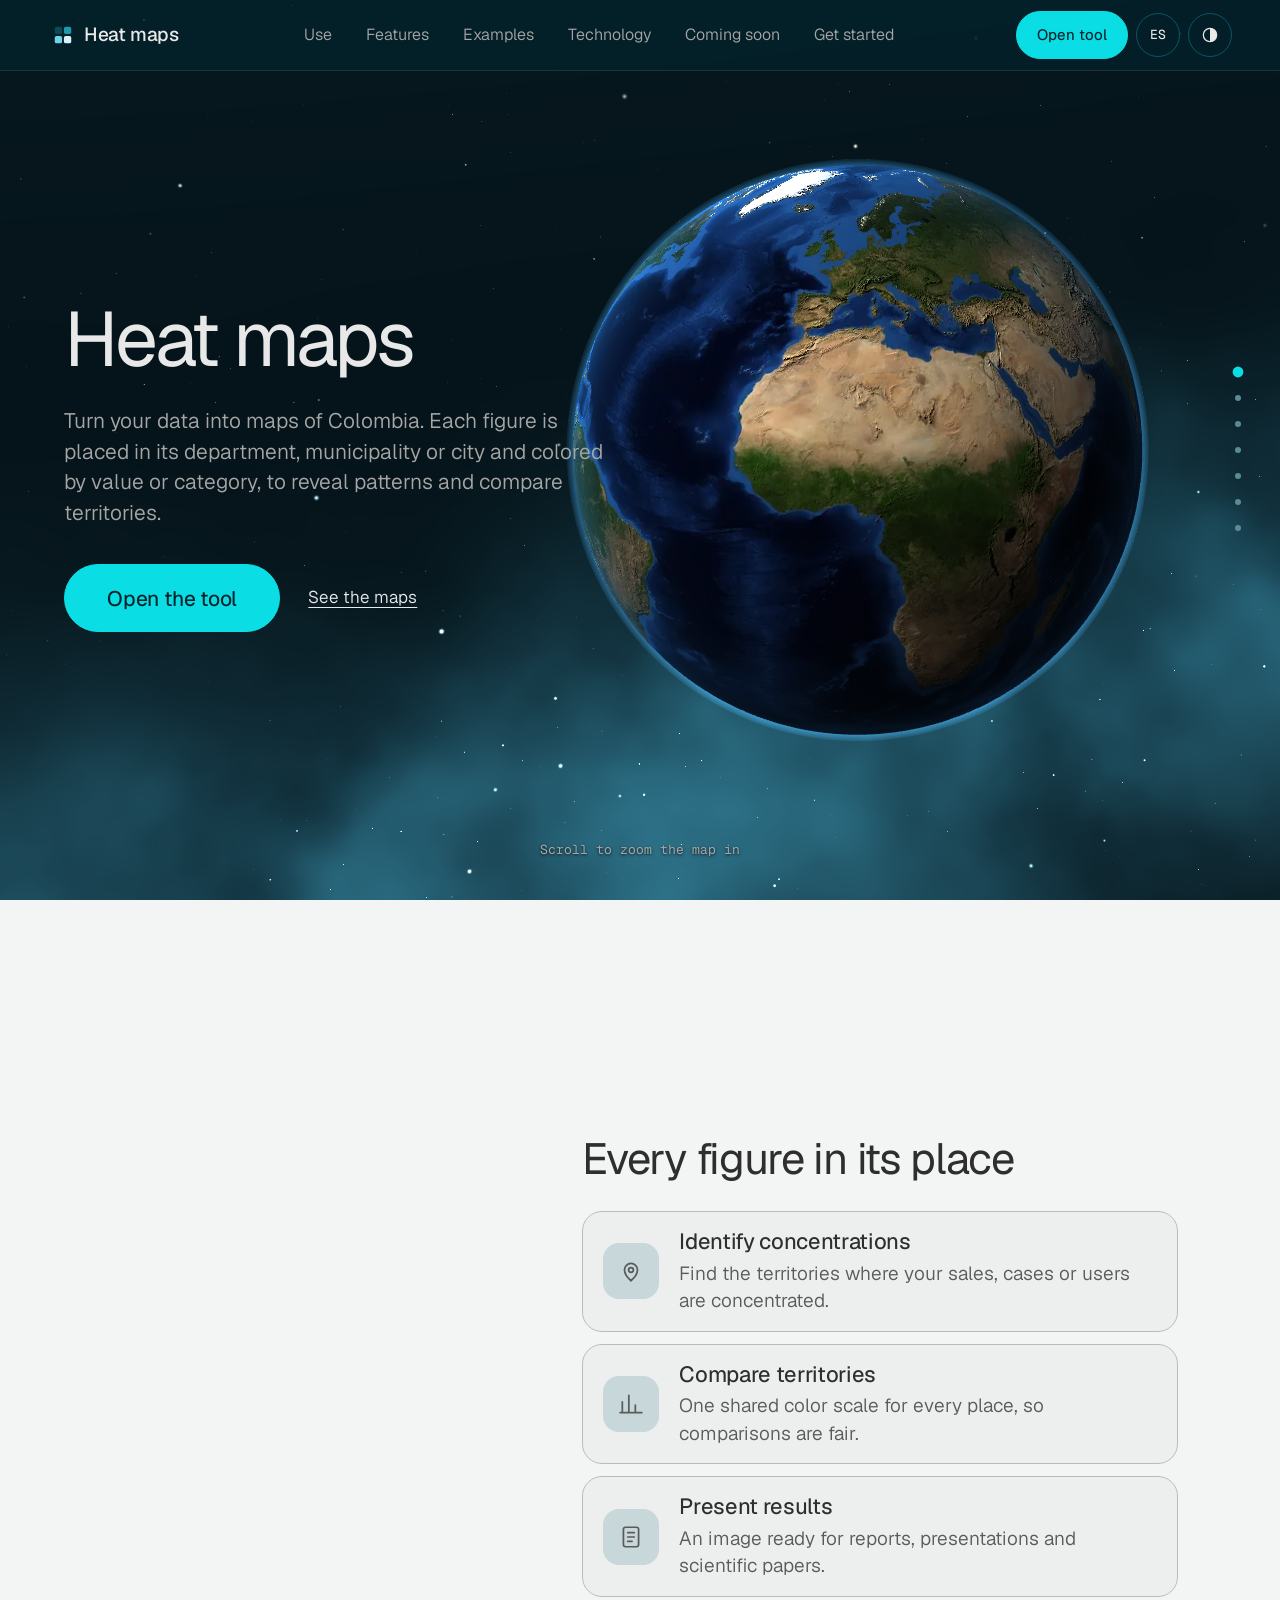
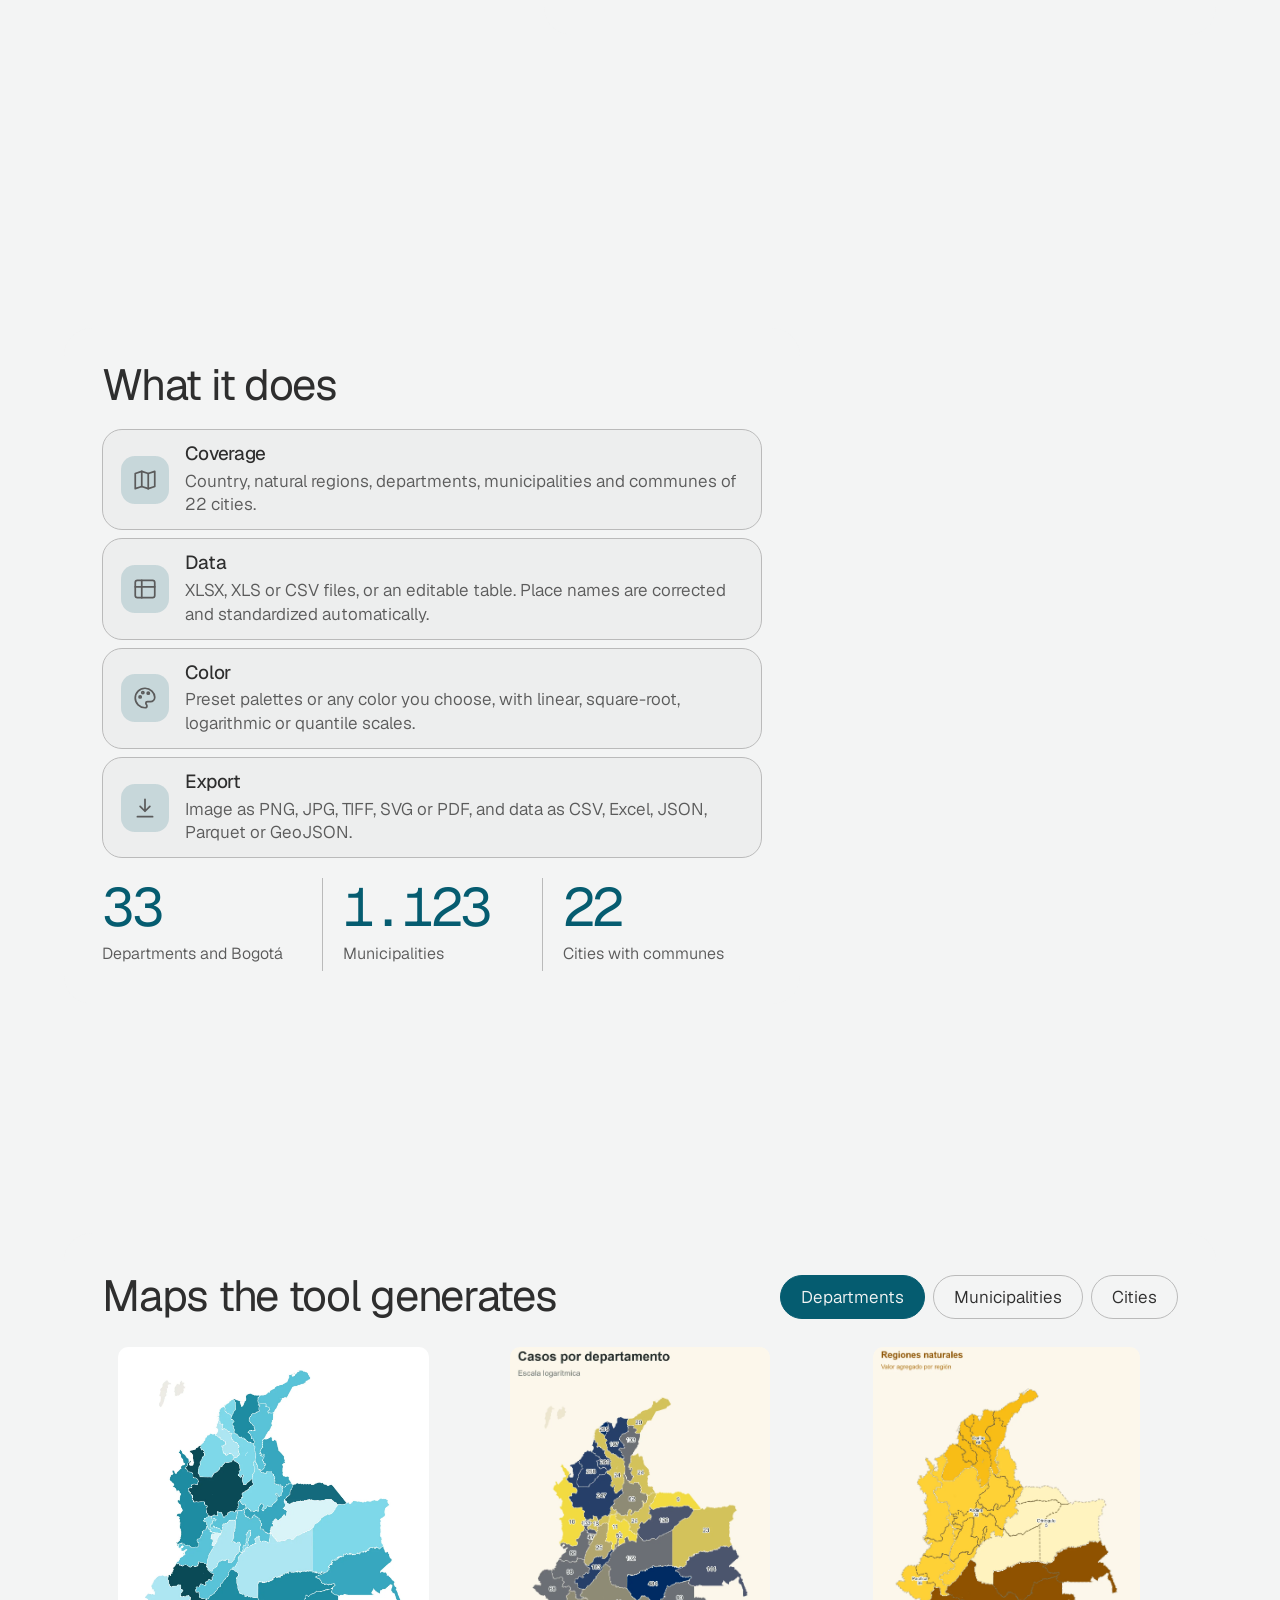
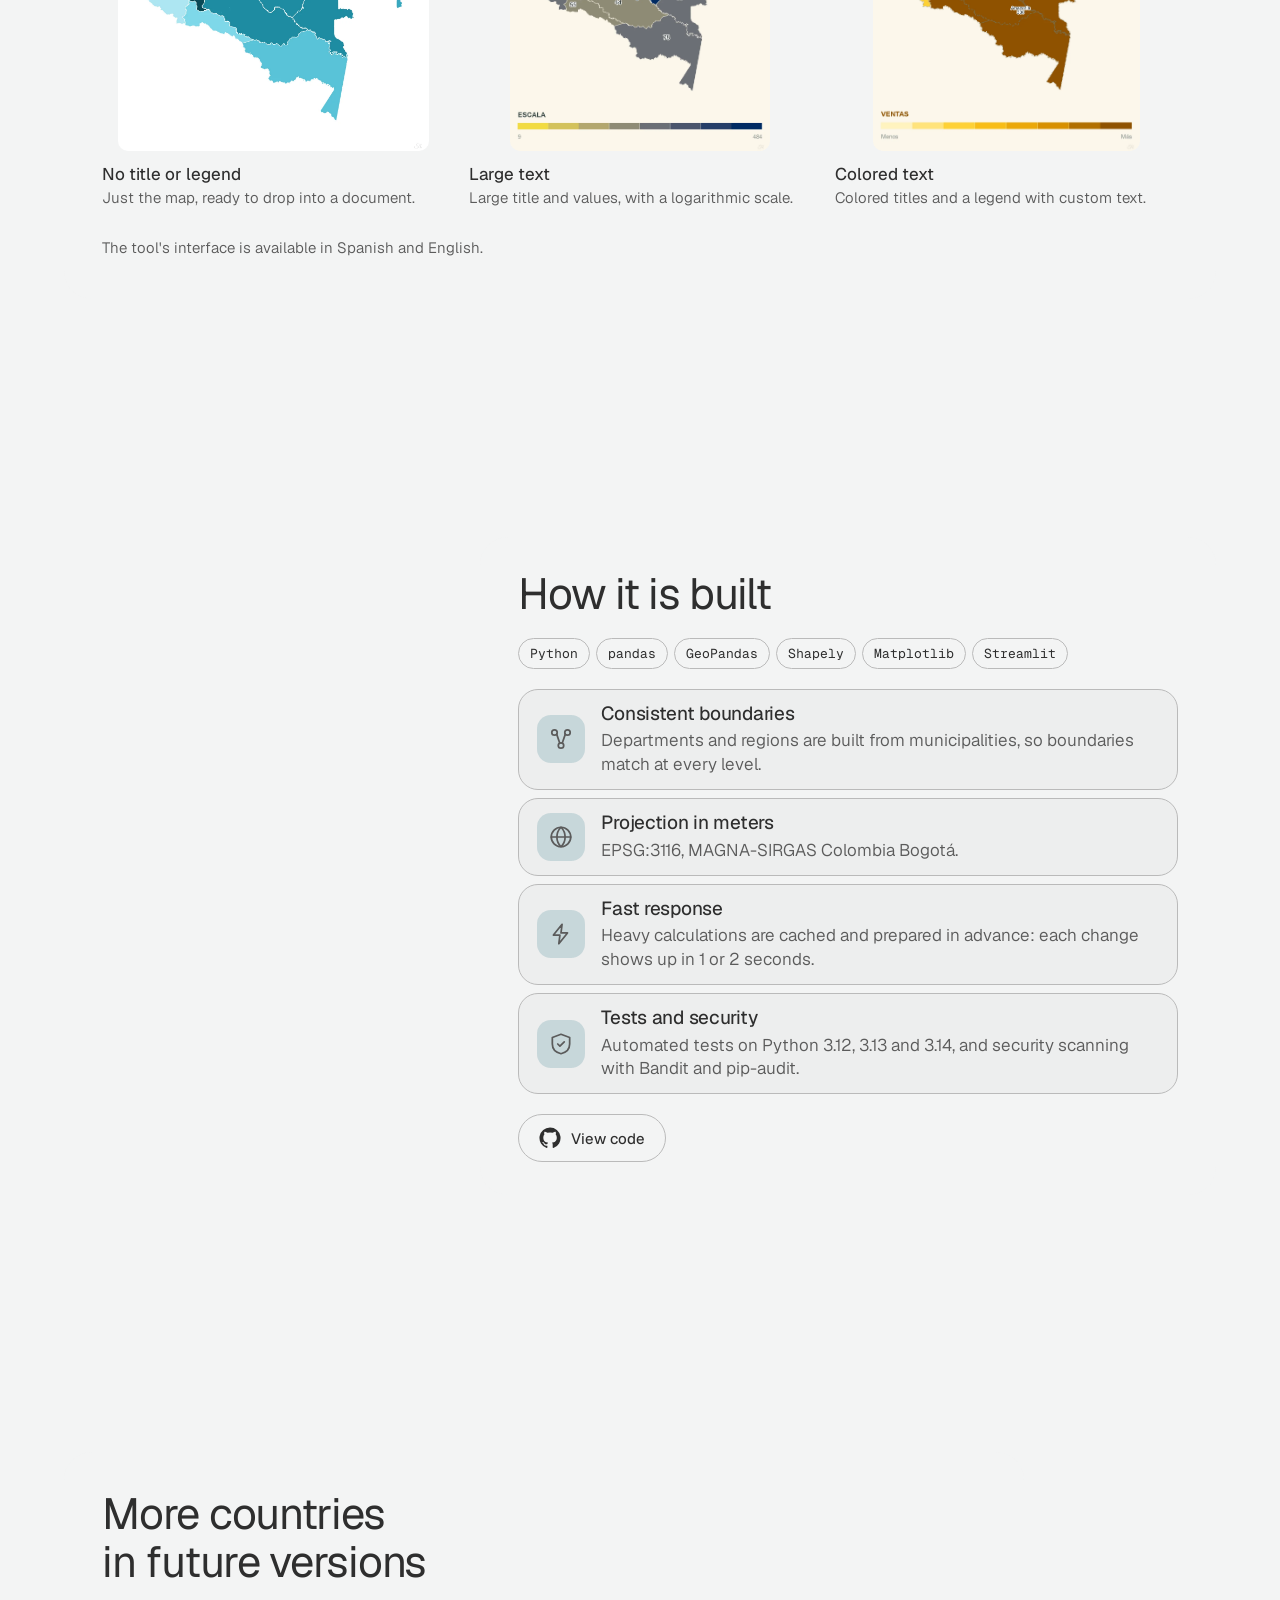
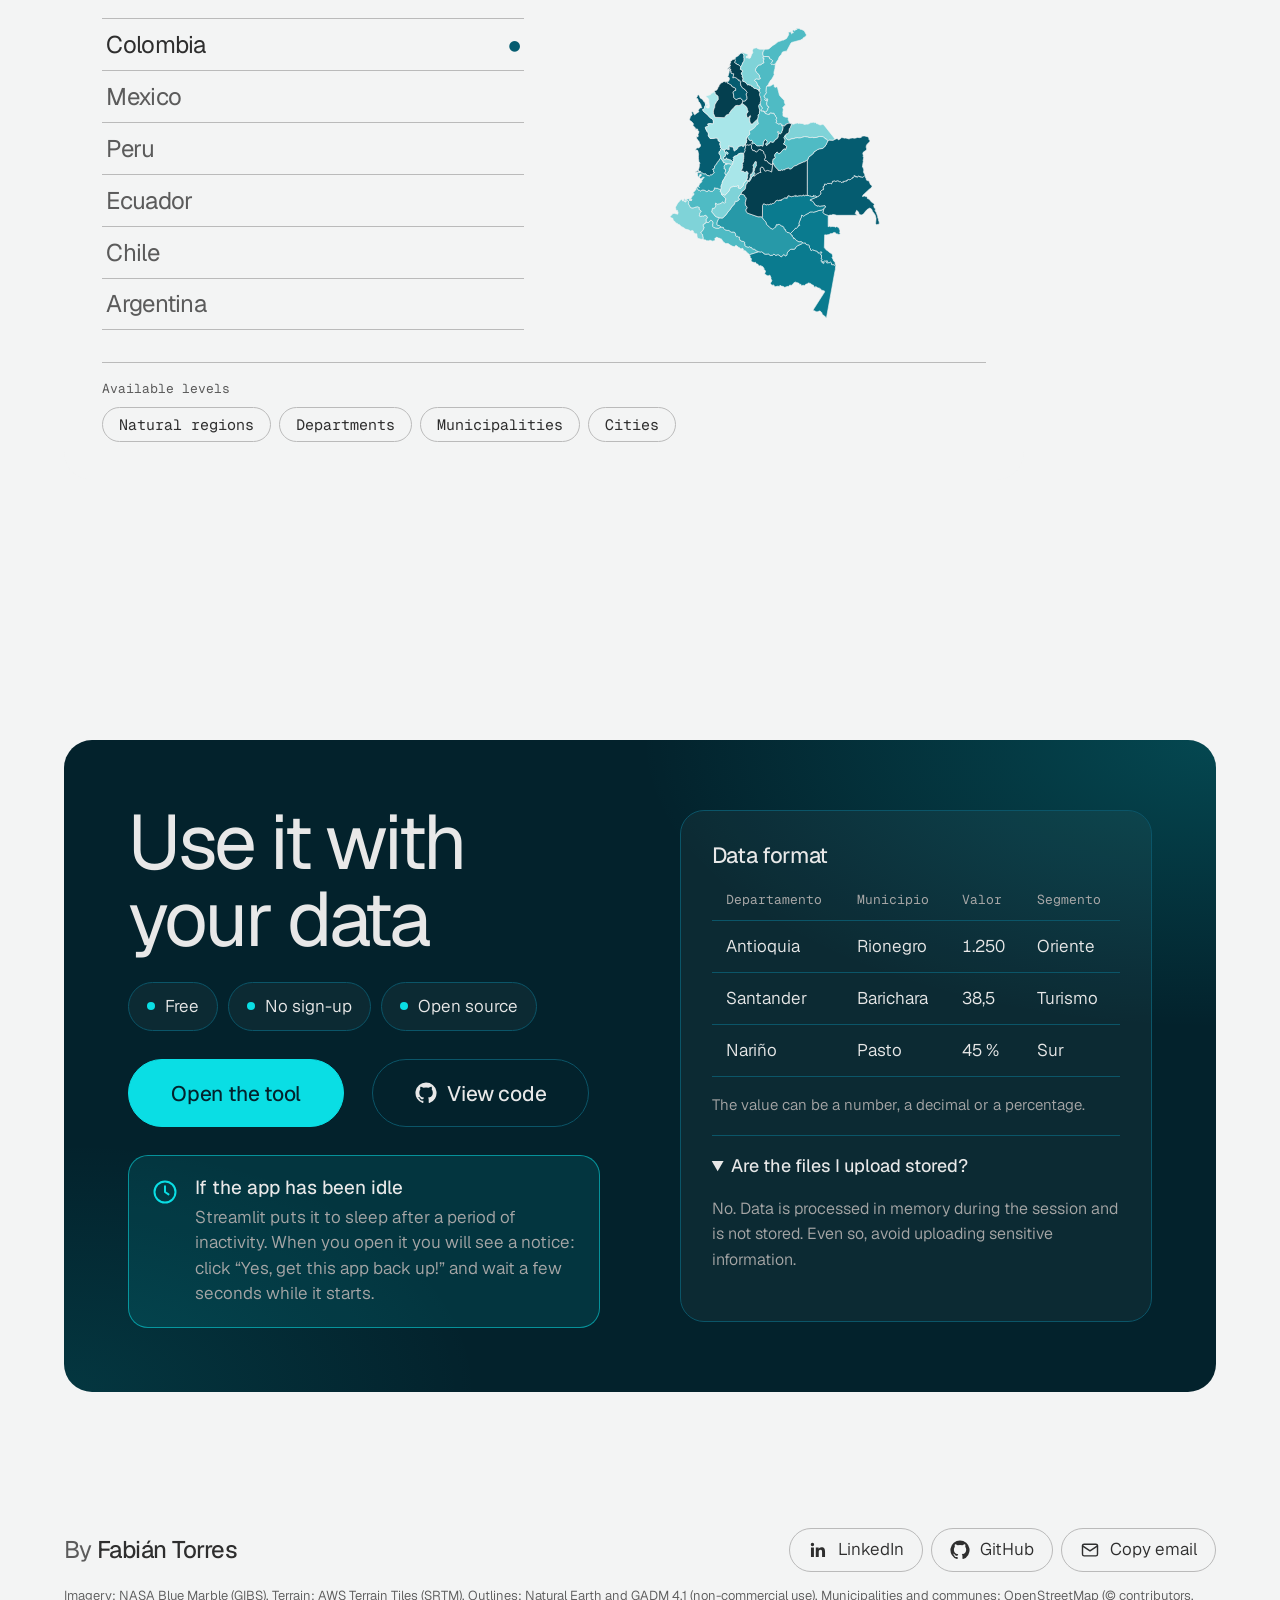
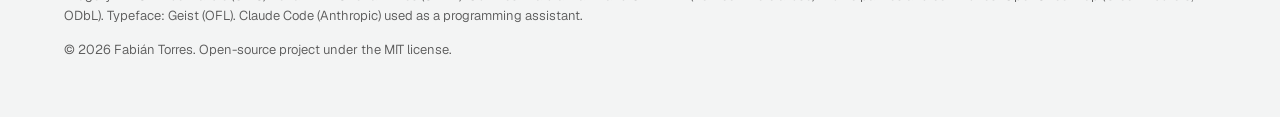
==== commit 4504a071: "Página de presentación: mención del asistente de programación en el pie" ====
--- a/docs/index.html
+++ b/docs/index.html
@@ -47,7 +47,7 @@
 } catch (e) {}
 </script> 
-  <script type="module" crossorigin src="./assets/index-DmI-Q3mJ.js"></script>
+  <script type="module" crossorigin src="./assets/index-Dw951m-B.js"></script>
   <link rel="stylesheet" crossorigin href="./assets/index-BNptlYu-.css">
 </head>
 <body>
@@ -197,7 +197,7 @@
       <button id="copiar-correo" type="button" class="pildora-enlace"><svg viewBox="0 0 24 24" width="20" height="20" fill="none" stroke="currentColor" stroke-width="1.7" stroke-linecap="round" stroke-linejoin="round" aria-hidden="true"><rect x="3" y="5" width="18" height="14" rx="2"/><path d="m3 7 9 6 9-6"/></svg><span data-i18n="pie.correo">Copiar correo</span></button>
       <span id="copiar-estado" class="solo-lectores" aria-live="polite"></span>
     </p>
-    <p class="pie__fuentes" data-i18n="pie.fuentes">Imágenes: NASA Blue Marble (GIBS). Relieve: AWS Terrain Tiles (SRTM). Contornos: Natural Earth y GADM 4.1 (uso no comercial). Municipios y comunas: OpenStreetMap (© colaboradores, ODbL). Tipografía: Geist (OFL).</p>
+    <p class="pie__fuentes" data-i18n="pie.fuentes">Imágenes: NASA Blue Marble (GIBS). Relieve: AWS Terrain Tiles (SRTM). Contornos: Natural Earth y GADM 4.1 (uso no comercial). Municipios y comunas: OpenStreetMap (© colaboradores, ODbL). Tipografía: Geist (OFL). Uso de Claude Code (Anthropic) como asistente de programación.</p>
     <p class="pie__copy" data-i18n="pie.anio">© 2026 Fabián Torres. Proyecto de código abierto con licencia MIT.</p>
   </div>
 </footer>
